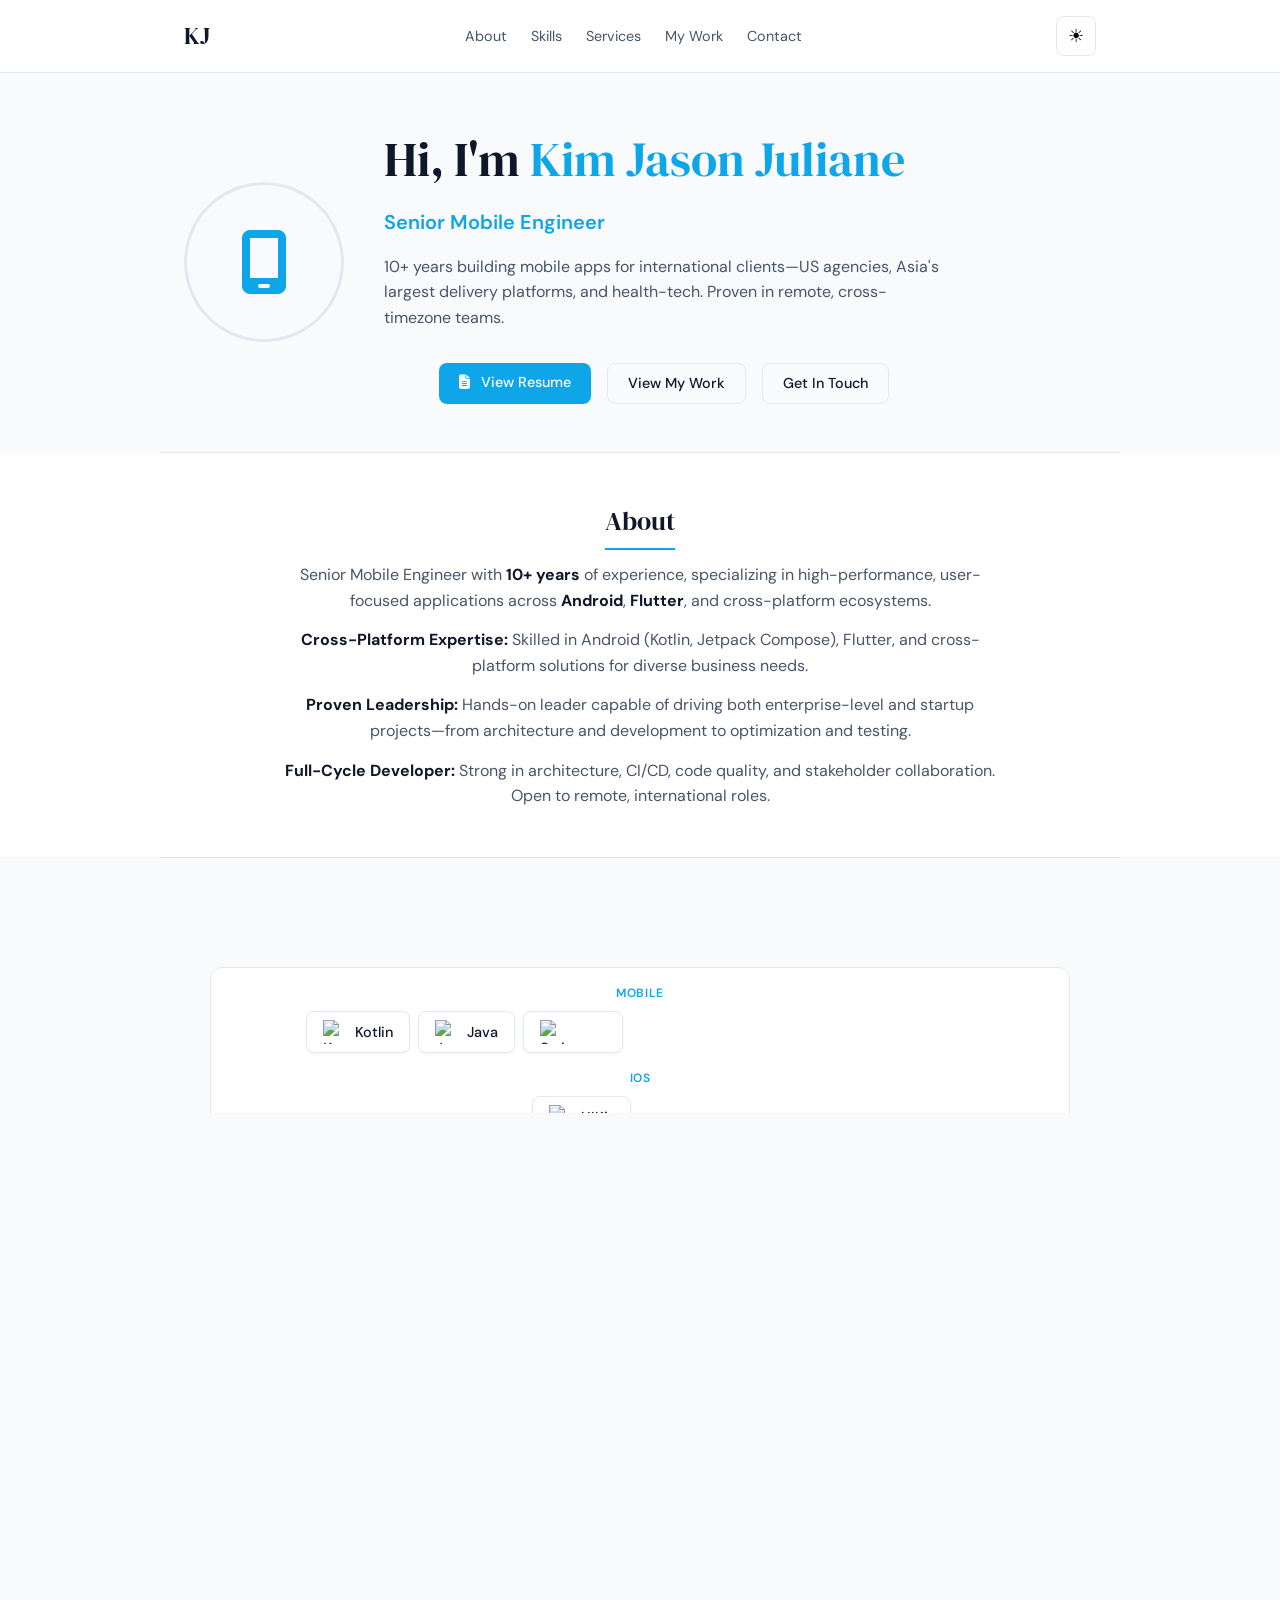
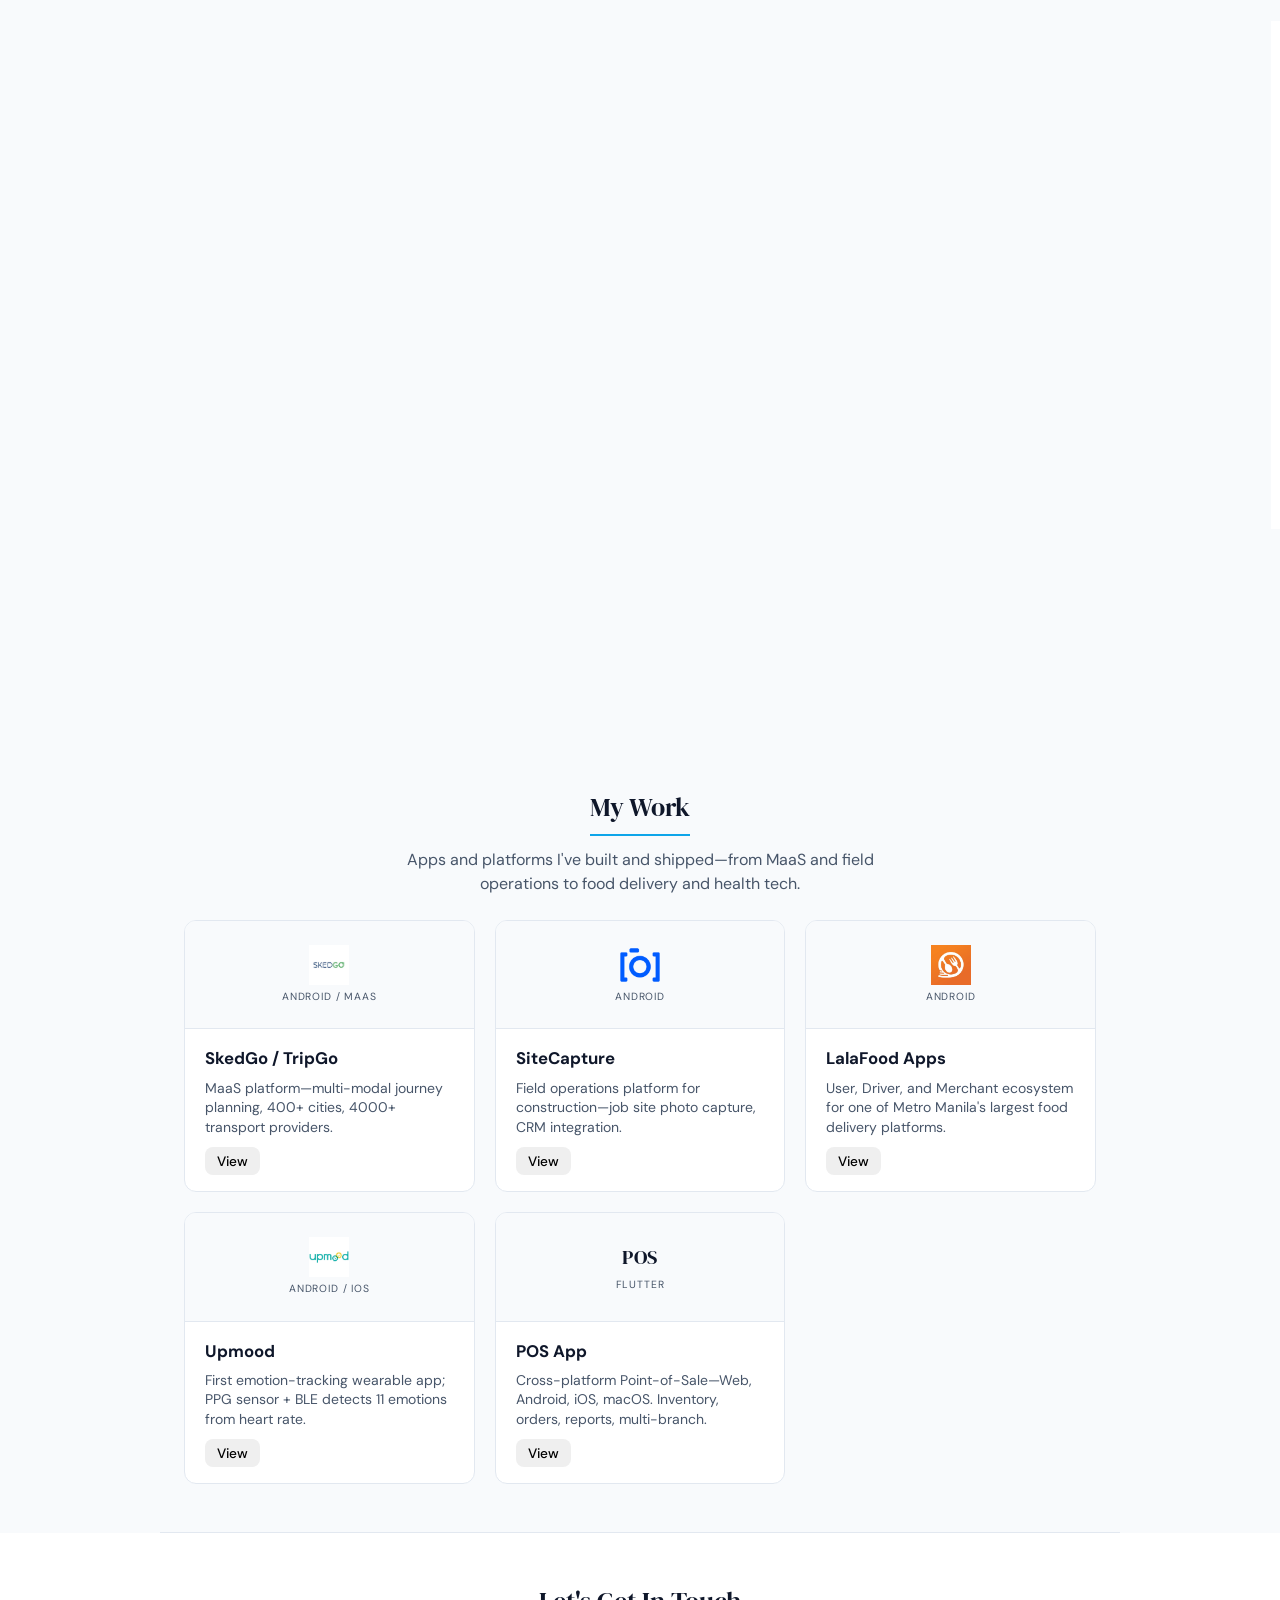
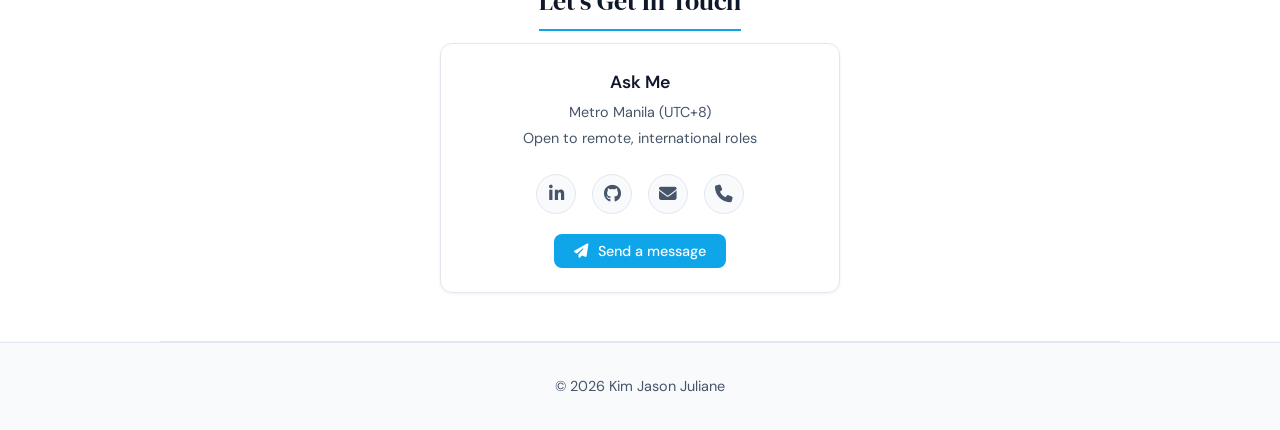
==== index.html @ 7320f316 "Initial portfolio" ====
<!DOCTYPE html>
<html lang="en">
<head>
  <meta charset="UTF-8">
  <meta name="viewport" content="width=device-width, initial-scale=1.0">
  <title>Kim Jason Juliane — Senior Mobile Engineer</title>
  <meta name="description" content="Senior Mobile Engineer with 10+ years building apps for international clients. SkedGo, SiteCapture, LalaFood, Upmood.">
  <meta name="author" content="Kim Jason Juliane">
  <link rel="canonical" href="https://jsonjuliane.github.io/">
  <!-- Open Graph -->
  <meta property="og:type" content="website">
  <meta property="og:url" content="https://jsonjuliane.github.io/">
  <meta property="og:title" content="Kim Jason Juliane — Senior Mobile Engineer">
  <meta property="og:description" content="10+ years building mobile apps for international clients—US agencies, Asia's largest delivery platforms, and health-tech. SkedGo, SiteCapture, LalaFood, Upmood.">
  <meta property="og:image" content="https://jsonjuliane.github.io/og-image.jpg">
  <meta property="og:locale" content="en_US">
  <!-- Twitter Card -->
  <meta name="twitter:card" content="summary_large_image">
  <meta name="twitter:title" content="Kim Jason Juliane — Senior Mobile Engineer">
  <meta name="twitter:description" content="10+ years building mobile apps for international clients. SkedGo, SiteCapture, LalaFood, Upmood.">
  <meta name="twitter:image" content="https://jsonjuliane.github.io/og-image.jpg">
  <link rel="icon" type="image/svg+xml" href="favicon.svg">
  <link rel="apple-touch-icon" href="favicon.svg">
  <link rel="preconnect" href="https://fonts.googleapis.com">
  <link rel="preconnect" href="https://fonts.gstatic.com" crossorigin>
  <link href="https://fonts.googleapis.com/css2?family=DM+Sans:ital,opsz,wght@0,9..40,400;0,9..40,500;0,9..40,600;0,9..40,700&family=DM+Serif+Display&display=swap" rel="stylesheet">
  <link rel="stylesheet" href="https://cdnjs.cloudflare.com/ajax/libs/font-awesome/6.5.1/css/all.min.css" crossorigin="anonymous">
  <link rel="stylesheet" href="css/style.css">
</head>
<body>
  <header class="header">
    <nav class="nav">
      <a href="#top" class="logo">KJ</a>
      <ul class="nav-links">
        <li><a href="#about">About</a></li>
        <li><a href="#skills">Skills</a></li>
        <li><a href="#services">Services</a></li>
        <li><a href="#work">My Work</a></li>
        <li><a href="#contact">Contact</a></li>
      </ul>
      <div class="nav-actions">
        <button id="theme-toggle" class="theme-toggle" aria-label="Toggle dark mode">
          <span class="theme-icon sun">☀</span>
          <span class="theme-icon moon">☽</span>
        </button>
      </div>
    </nav>
  </header>

  <main id="top">
    <!-- Hero -->
    <div class="hero-zone">
    <section class="hero section-block animate-section animate-from-left">
      <div class="hero-inner">
        <div class="hero-photo-wrap animate-on-scroll">
          <div class="hero-photo-inner">
            <img src="photo/me.jpeg" alt="Kim Jason Juliane" class="hero-photo" loading="lazy">
            <span class="hero-photo-placeholder" aria-hidden="true"><i class="fa-solid fa-mobile-screen"></i></span>
          </div>
        </div>
        <div class="hero-content">
          <h1 class="hero-title">Hi, I'm <span class="highlight">Kim Jason Juliane</span></h1>
          <p class="hero-subtitle">Senior Mobile Engineer</p>
          <p class="hero-tagline">10+ years building mobile apps for international clients—US agencies, Asia's largest delivery platforms, and health-tech. Proven in remote, cross-timezone teams.</p>
          <div class="hero-actions">
            <a href="resume/Juliane_Kim_Jason_Resume_Light.html" class="btn btn-primary" id="hero-resume-link" target="_blank" rel="noopener"><i class="fa-solid fa-file-lines"></i> View Resume</a>
            <a href="#work" class="btn btn-outline">View My Work</a>
            <a href="#contact" class="btn btn-outline">Get In Touch</a>
          </div>
        </div>
      </div>
    </section>
    </div>

    <!-- About -->
    <section id="about" class="section section-block section--alt animate-section animate-from-right">
      <h2 class="section-title animate-on-scroll">About</h2>
      <div class="about-content animate-on-scroll">
        <p>Senior Mobile Engineer with <strong>10+ years</strong> of experience, specializing in high-performance, user-focused applications across <strong>Android</strong>, <strong>Flutter</strong>, and cross-platform ecosystems.</p>
        <p><strong>Cross-Platform Expertise:</strong> Skilled in Android (Kotlin, Jetpack Compose), Flutter, and cross-platform solutions for diverse business needs.</p>
        <p><strong>Proven Leadership:</strong> Hands-on leader capable of driving both enterprise-level and startup projects—from architecture and development to optimization and testing.</p>
        <p><strong>Full-Cycle Developer:</strong> Strong in architecture, CI/CD, code quality, and stakeholder collaboration. Open to remote, international roles.</p>
      </div>
    </section>

    <!-- Skills -->
    <section id="skills" class="section section-block section--skills animate-section animate-from-left">
      <h2 class="section-title animate-on-scroll">Skills</h2>
      <div class="skills-visual">
        <div class="skill-category">
          <span class="skill-category-label">Mobile</span>
          <div class="skill-tags-row">
            <span class="skill-tag animate-on-scroll" data-category="mobile" data-detail="Jetpack Compose, XML, Material Design · MVVM, MVP, Clean Architecture, MVC · Dagger Hilt, Dagger 2 · Room, SQLite · Coroutines, Flow, RxJava/RxKotlin · Retrofit, OkHttp, Ktor · Glide · Joda Time · WorkManager · JUnit, MockK · Google Maps · Instabug · Open to: KMP, MVI"><img src="https://cdn.jsdelivr.net/gh/devicons/devicon/icons/kotlin/kotlin-original.svg" alt="Kotlin"><span>Kotlin</span></span>
            <span class="skill-tag animate-on-scroll" data-category="mobile" data-detail="Android SDK, legacy codebases · XML layouts · OOP, Software Development, Project Management"><img src="https://cdn.jsdelivr.net/gh/devicons/devicon/icons/java/java-original.svg" alt="Java"><span>Java</span></span>
            <span class="skill-tag animate-on-scroll" data-category="mobile" data-detail="Native iOS development · Swift language"><img src="https://cdn.jsdelivr.net/gh/devicons/devicon/icons/swift/swift-original.svg" alt="Swift"><span>Swift</span></span>
            <span class="skill-tag animate-on-scroll" data-category="mobile" data-detail="Android SDK · Native development · CameraX · FFmpegKit · BLE · Android Mobile Vision, ZXing · Google Pay"><img src="https://cdn.jsdelivr.net/gh/devicons/devicon/icons/android/android-original.svg" alt="Android"><span>Android</span></span>
            <span class="skill-tag animate-on-scroll" data-category="mobile" data-detail="Cross-platform Web, iOS, macOS · Riverpod, GoRouter · Hive (offline) · path_provider, shared_preferences, intl · PDF/printing · Microservices, Wearable Computing"><img src="https://cdn.jsdelivr.net/gh/devicons/devicon/icons/flutter/flutter-original.svg" alt="Flutter"><span>Flutter</span></span>
            <span class="skill-tag animate-on-scroll" data-category="mobile" data-detail="Flutter apps · Cross-platform development"><img src="https://cdn.jsdelivr.net/gh/devicons/devicon/icons/dart/dart-original.svg" alt="Dart"><span>Dart</span></span>
          </div>
        </div>
        <div class="skill-category">
          <span class="skill-category-label">iOS</span>
          <div class="skill-tags-row">
            <span class="skill-tag animate-on-scroll" data-category="mobile" data-detail="UIKit · Declarative UI framework for iOS"><img src="https://cdn.jsdelivr.net/gh/devicons/devicon/icons/apple/apple-original.svg" alt="UIKit"><span>UIKit</span></span>
            <span class="skill-tag animate-on-scroll" data-category="mobile" data-detail="IDE · Build, debug, Simulator · App Store deployment"><img src="https://cdn.jsdelivr.net/gh/devicons/devicon/icons/xcode/xcode-original.svg" alt="Xcode"><span>Xcode</span></span>
          </div>
        </div>
        <div class="skill-category">
          <span class="skill-category-label">Cross-Platform</span>
          <div class="skill-tags-row">
            <span class="skill-tag animate-on-scroll" data-category="cross-platform" data-detail="Cordova, Ionic, PhoneGap · Hybrid mobile apps"><img src="https://cdn.jsdelivr.net/gh/devicons/devicon/icons/apache/apache-original.svg" alt="Cordova"><span>Cordova</span></span>
            <span class="skill-tag animate-on-scroll" data-category="cross-platform" data-detail="Ionic framework · Hybrid mobile with Cordova, PhoneGap"><img src="https://cdn.jsdelivr.net/gh/devicons/devicon/icons/ionic/ionic-original.svg" alt="Ionic"><span>Ionic</span></span>
            <span class="skill-tag animate-on-scroll" data-category="cross-platform" data-detail="Cross-platform Android & iOS apps"><img src="https://cdn.jsdelivr.net/gh/devicons/devicon/icons/react/react-original.svg" alt="React Native"><span>React Native</span></span>
          </div>
        </div>
        <div class="skill-category">
          <span class="skill-category-label">Languages</span>
          <div class="skill-tags-row">
            <span class="skill-tag animate-on-scroll" data-category="languages" data-detail="C#, XML, Lua · Cross-platform development"><img src="https://cdn.jsdelivr.net/gh/devicons/devicon/icons/csharp/csharp-original.svg" alt="C#"><span>C#</span></span>
            <span class="skill-tag animate-on-scroll" data-category="languages" data-detail="Backend development"><img src="https://cdn.jsdelivr.net/gh/devicons/devicon/icons/python/python-original.svg" alt="Python"><span>Python</span></span>
            <span class="skill-tag animate-on-scroll" data-category="languages" data-detail="Backend development"><img src="https://cdn.jsdelivr.net/gh/devicons/devicon/icons/nodejs/nodejs-original.svg" alt="Node.js"><span>Node.js</span></span>
          </div>
        </div>
        <div class="skill-category">
          <span class="skill-category-label">Cloud & Data</span>
          <div class="skill-tags-row">
            <span class="skill-tag animate-on-scroll" data-category="cloud" data-detail="Auth, Firestore, FCM, Crashlytics, Remote Config, Realtime Database · Auth0 integration"><img src="https://cdn.jsdelivr.net/gh/devicons/devicon/icons/firebase/firebase-plain.svg" alt="Firebase"><span>Firebase</span></span>
            <span class="skill-tag animate-on-scroll" data-category="data" data-detail="MySQL, PostgreSQL, MongoDB, SQLite · NoSQL, Realtime Database"><img src="https://cdn.jsdelivr.net/gh/devicons/devicon/icons/mongodb/mongodb-original.svg" alt="MongoDB"><span>MongoDB</span></span>
            <span class="skill-tag animate-on-scroll" data-category="data" data-detail="Relational databases · Backend"><img src="https://cdn.jsdelivr.net/gh/devicons/devicon/icons/mysql/mysql-original.svg" alt="MySQL"><span>MySQL</span></span>
            <span class="skill-tag animate-on-scroll" data-category="data" data-detail="Relational databases · Backend"><img src="https://cdn.jsdelivr.net/gh/devicons/devicon/icons/postgresql/postgresql-original.svg" alt="PostgreSQL"><span>PostgreSQL</span></span>
          </div>
        </div>
        <div class="skill-category">
          <span class="skill-category-label">Integrations & DevOps</span>
          <div class="skill-tags-row">
            <span class="skill-tag animate-on-scroll" data-category="integrations" data-detail="Stripe · Crowdin (localization) · Jira integration"><img src="https://cdn.jsdelivr.net/gh/devicons/devicon/icons/jira/jira-original.svg" alt="Integrations"><span>Integrations</span></span>
            <span class="skill-tag animate-on-scroll" data-category="devops" data-detail="Version control"><img src="https://cdn.jsdelivr.net/gh/devicons/devicon/icons/git/git-original.svg" alt="Git"><span>Git</span></span>
            <span class="skill-tag animate-on-scroll" data-category="devops" data-detail="CI/CD, GitHub Actions"><img src="https://cdn.jsdelivr.net/gh/devicons/devicon/icons/github/github-original.svg" alt="GitHub"><span>GitHub</span></span>
            <span class="skill-tag animate-on-scroll" data-category="devops" data-detail="CI/CD pipelines · Bitrise · Jira sync · Build automation, release processes"><img src="https://cdn.jsdelivr.net/gh/devicons/devicon/icons/jenkins/jenkins-original.svg" alt="Jenkins"><span>Jenkins</span></span>
          </div>
        </div>
      </div>
    </section>

    <!-- Services -->
    <section id="services" class="section section-block section--alt animate-section animate-from-right">
      <h2 class="section-title animate-on-scroll">Services</h2>
      <p class="section-intro animate-on-scroll">What I can deliver for your product—from concept to production.</p>
      <div class="services-grid">
        <article class="service-card animate-on-scroll">
          <div class="service-icon"><i class="fa-solid fa-mobile-screen"></i></div>
          <h3>Native Android Apps</h3>
          <p>I build and ship Android apps from scratch or modernize legacy codebases. From requirements to Play Store—architecture, development, testing, and release. Ideal for product teams needing a dedicated Android engineer.</p>
        </article>
        <article class="service-card animate-on-scroll">
          <div class="service-icon"><i class="fa-solid fa-mobile-screen-button"></i></div>
          <h3>Cross-Platform Solutions</h3>
          <p>Need one codebase for Web, Android, iOS, and macOS? I deliver Flutter apps with offline-first architecture, Firebase integration, and platform-specific polish. Reduces cost and time for multi-platform products.</p>
        </article>
        <article class="service-card animate-on-scroll">
          <div class="service-icon"><i class="fa-solid fa-database"></i></div>
          <h3>Data & API Integration</h3>
          <p>I design and implement local persistence (Room, SQLite), RESTful API integration, and Firebase backends. Sync engines, offline support, and data pipelines for reliable mobile experiences.</p>
        </article>
        <article class="service-card animate-on-scroll">
          <div class="service-icon"><i class="fa-solid fa-code-branch"></i></div>
          <h3>CI/CD & Release Automation</h3>
          <p>I set up and maintain pipelines (GitHub Actions, Bitrise, Jenkins), automated builds, and release workflows. Unit testing, code quality, and smooth deployments to Play Store and Firebase.</p>
        </article>
        <article class="service-card animate-on-scroll">
          <div class="service-icon"><i class="fa-solid fa-chart-line"></i></div>
          <h3>Analytics & Monitoring</h3>
          <p>I integrate Firebase (Crashlytics, Remote Config, FCM), Instabug, and analytics to keep your app stable and measurable. Crash reporting, A/B testing, and push notifications.</p>
        </article>
        <article class="service-card animate-on-scroll">
          <div class="service-icon"><i class="fa-solid fa-layer-group"></i></div>
          <h3>Architecture & Performance Review</h3>
          <p>I audit existing apps—identify bottlenecks, improve architecture (MVVM, Clean), fix ANRs and crashes, and recommend security and performance improvements. Code review and technical due diligence.</p>
        </article>
      </div>
    </section>

    <!-- My Work -->
    <section id="work" class="section section-block animate-section animate-from-left">
      <h2 class="section-title animate-on-scroll">My Work</h2>
      <p class="section-intro animate-on-scroll">Apps and platforms I've built and shipped—from MaaS and field operations to food delivery and health tech.</p>
      <div class="portfolio-grid">
        <article class="portfolio-card animate-on-scroll" data-project="skedgo">
          <div class="portfolio-card-preview">
            <img src="projects/Skedgo/logo.jpg" alt="SkedGo" class="portfolio-logo" loading="lazy">
            <span class="portfolio-preview-type">Android / MaaS</span>
          </div>
          <div class="portfolio-card-content">
            <h3>SkedGo / TripGo</h3>
            <p>MaaS platform—multi-modal journey planning, 400+ cities, 4000+ transport providers.</p>
            <button class="btn btn-sm">View</button>
          </div>
        </article>
        <article class="portfolio-card animate-on-scroll" data-project="sitecapture">
          <div class="portfolio-card-preview">
            <img src="projects/SiteCapture/logo.png" alt="SiteCapture" class="portfolio-logo" loading="lazy">
            <span class="portfolio-preview-type">Android</span>
          </div>
          <div class="portfolio-card-content">
            <h3>SiteCapture</h3>
            <p>Field operations platform for construction—job site photo capture, CRM integration.</p>
            <button class="btn btn-sm">View</button>
          </div>
        </article>
        <article class="portfolio-card animate-on-scroll" data-project="lalafood">
          <div class="portfolio-card-preview">
            <img src="projects/LalaFood/logo.jpg" alt="LalaFood" class="portfolio-logo" loading="lazy">
            <span class="portfolio-preview-type">Android</span>
          </div>
          <div class="portfolio-card-content">
            <h3>LalaFood Apps</h3>
            <p>User, Driver, and Merchant ecosystem for one of Metro Manila's largest food delivery platforms.</p>
            <button class="btn btn-sm">View</button>
          </div>
        </article>
        <article class="portfolio-card animate-on-scroll" data-project="upmood">
          <div class="portfolio-card-preview">
            <img src="projects/Upmood/logo.png" alt="Upmood" class="portfolio-logo" loading="lazy">
            <span class="portfolio-preview-type">Android / iOS</span>
          </div>
          <div class="portfolio-card-content">
            <h3>Upmood</h3>
            <p>First emotion-tracking wearable app; PPG sensor + BLE detects 11 emotions from heart rate.</p>
            <button class="btn btn-sm">View</button>
          </div>
        </article>
        <article class="portfolio-card animate-on-scroll" data-project="pos">
          <div class="portfolio-card-preview">
            <span class="portfolio-preview-text">POS</span>
            <span class="portfolio-preview-type">Flutter</span>
          </div>
          <div class="portfolio-card-content">
            <h3>POS App</h3>
            <p>Cross-platform Point-of-Sale—Web, Android, iOS, macOS. Inventory, orders, reports, multi-branch.</p>
            <button class="btn btn-sm">View</button>
          </div>
        </article>
      </div>
    </section>

    <!-- Contact -->
    <section id="contact" class="section section-block section--alt animate-section animate-from-right">
      <h2 class="section-title animate-on-scroll">Let's Get In Touch</h2>
      <div class="contact-layout animate-on-scroll">
        <div class="contact-info">
          <p class="contact-availability">Ask Me</p>
          <p class="contact-sub">Metro Manila (UTC+8)</p>
          <p class="contact-sub">Open to remote, international roles</p>
        </div>
        <div class="contact-actions">
          <div class="contact-icons">
            <a href="https://www.linkedin.com/in/jsonjuliane/" target="_blank" rel="noopener" class="contact-icon" aria-label="LinkedIn"><i class="fa-brands fa-linkedin-in"></i></a>
            <a href="https://github.com/jsonjuliane" target="_blank" rel="noopener" class="contact-icon" aria-label="GitHub"><i class="fa-brands fa-github"></i></a>
            <a href="mailto:jsonjuliane@gmail.com" class="contact-icon" aria-label="Email"><i class="fa-solid fa-envelope"></i></a>
            <a href="tel:+639568504890" class="contact-icon" aria-label="Phone"><i class="fa-solid fa-phone"></i></a>
          </div>
          <button type="button" class="btn btn-primary" id="contact-form-trigger"><i class="fa-solid fa-paper-plane"></i> Send a message</button>
        </div>
      </div>
    </section>
  </main>

  <footer class="footer">
    <p>© 2026 Kim Jason Juliane</p>
  </footer>

  <!-- Contact Form Modal -->
  <div id="contact-modal-overlay" class="modal-overlay" aria-hidden="true">
    <div class="modal modal--contact" role="dialog" aria-modal="true" aria-labelledby="contact-modal-title">
      <button class="modal-close" id="contact-modal-close" aria-label="Close modal">&times;</button>
      <h2 id="contact-modal-title" class="modal-title">Send a message</h2>
      <form class="contact-form" id="contact-form">
        <div class="form-group">
          <label for="contact-name">Name</label>
          <input type="text" id="contact-name" name="name" placeholder="Your name" required autocomplete="name">
        </div>
        <div class="form-group">
          <label for="contact-email">Email</label>
          <input type="email" id="contact-email" name="email" placeholder="you@example.com" required autocomplete="email">
        </div>
        <div class="form-group">
          <label for="contact-message">Message</label>
          <textarea id="contact-message" name="message" placeholder="Tell me about your project or opportunity..." rows="5" required></textarea>
        </div>
        <p class="contact-form-hint"><i class="fa-solid fa-envelope"></i> Opens your default email client with a pre-filled message</p>
        <button type="submit" class="btn btn-primary btn-submit" id="contact-form-submit">
          <span class="btn-text"><i class="fa-solid fa-paper-plane"></i> Send Message</span>
          <span class="btn-loading" aria-hidden="true"><i class="fa-solid fa-spinner fa-spin"></i> Opening...</span>
        </button>
      </form>
    </div>
  </div>

  <!-- Project Modals -->
  <div id="modal-overlay" class="modal-overlay" aria-hidden="true">
    <div class="modal" role="dialog" aria-modal="true" aria-labelledby="modal-title">
      <button class="modal-close" id="modal-close" aria-label="Close modal">&times;</button>
      <h2 id="modal-title" class="modal-title"></h2>
      <div class="modal-meta"></div>
      <div class="modal-carousel" id="modal-carousel">
        <div class="modal-carousel-inner">
          <button type="button" class="carousel-nav carousel-prev" id="modal-carousel-prev" aria-label="Previous">‹</button>
          <div class="carousel-image-wrap">
            <img class="carousel-img" src="" alt="" id="carousel-img">
            <button type="button" class="btn-view-fullscreen" id="btn-view-fullscreen" aria-label="View full screen">
              <i class="fa-solid fa-expand"></i> View full screen
            </button>
          </div>
          <button type="button" class="carousel-nav carousel-next" id="modal-carousel-next" aria-label="Next">›</button>
        </div>
      </div>
      <div class="modal-description"></div>
      <div class="modal-links"></div>
    </div>
  </div>

  <!-- Full-screen image viewer -->
  <div id="image-viewer" class="image-viewer" aria-hidden="true">
    <button class="image-viewer-close" id="image-viewer-close" aria-label="Close">&times;</button>
    <button class="image-viewer-prev" id="image-viewer-prev" aria-label="Previous">‹</button>
    <img id="image-viewer-img" src="" alt="" class="image-viewer-img">
    <button class="image-viewer-next" id="image-viewer-next" aria-label="Next">›</button>
    <span class="image-viewer-counter" id="image-viewer-counter"></span>
  </div>

  <div class="skill-tooltip" id="skill-tooltip" role="tooltip" aria-hidden="true">
    <span class="skill-tooltip-category"></span>
    <p class="skill-tooltip-detail"></p>
  </div>

  <script defer data-domain="jsonjuliane.github.io" src="https://plausible.io/js/script.js"></script>
  <script src="js/main.js"></script>
</body>
</html>
---- css/style.css ----
/* ===== Variables ===== */
:root {
  --bg: #ffffff;
  --bg-soft: #f8fafc;
  --text: #0f172a;
  --text-muted: #475569;
  --accent: #0ea5e9;
  --accent-dark: #0284c7;
  --accent-bg: #f0f9ff;
  --border: #e2e8f0;
  --card-bg: #ffffff;
  --shadow: 0 1px 3px rgba(0,0,0,0.06);
  --shadow-hover: 0 4px 12px rgba(0,0,0,0.08);
  --font-sans: 'DM Sans', -apple-system, BlinkMacSystemFont, sans-serif;
  --font-display: 'DM Serif Display', Georgia, serif;
  --radius: 8px;
  --radius-lg: 12px;
  --transition: 0.2s ease;
  --content-max: 960px;
  --section-padding: 2.5rem 1.5rem;
}

[data-theme="dark"] {
  --bg: #0f172a;
  --bg-soft: #1e293b;
  --text: #f8fafc;
  --text-muted: #94a3b8;
  --accent: #38bdf8;
  --accent-dark: #0ea5e9;
  --accent-bg: rgba(56, 189, 248, 0.1);
  --border: #334155;
  --card-bg: #1e293b;
  --shadow: 0 1px 3px rgba(0,0,0,0.2);
  --shadow-hover: 0 4px 12px rgba(0,0,0,0.3);
}

/* ===== Reset & Base ===== */
*, *::before, *::after { margin: 0; padding: 0; box-sizing: border-box; }

html { scroll-behavior: smooth; }

body {
  font-family: var(--font-sans);
  font-size: 16px;
  line-height: 1.6;
  color: var(--text);
  background: var(--bg-soft);
  min-height: 100vh;
  overflow-x: hidden;
  transition: background var(--transition), color var(--transition);
}

a { color: var(--accent); text-decoration: none; transition: color var(--transition); }
a:hover { color: var(--accent-dark); }

/* ===== Header ===== */
.header {
  position: sticky;
  top: 0;
  z-index: 100;
  background: var(--bg);
  border-bottom: 1px solid var(--border);
  transition: background var(--transition), border-color var(--transition);
}

.nav {
  max-width: var(--content-max);
  margin: 0 auto;
  padding: 1rem 1.5rem;
  display: flex;
  align-items: center;
  justify-content: space-between;
  flex-wrap: wrap;
  gap: 1rem;
}

.logo {
  font-family: var(--font-display);
  font-size: 1.5rem;
  font-weight: 400;
  color: var(--text);
  letter-spacing: 0.02em;
}

.nav-links {
  display: flex;
  list-style: none;
  gap: 1.5rem;
}

.nav-links a {
  color: var(--text-muted);
  font-size: 0.9rem;
}

.nav-links a:hover { color: var(--accent); }

.nav-actions {
  display: flex;
  align-items: center;
  gap: 1rem;
}

.theme-toggle {
  width: 2.5rem;
  height: 2.5rem;
  border: 1px solid var(--border);
  border-radius: var(--radius);
  background: var(--card-bg);
  cursor: pointer;
  display: flex;
  align-items: center;
  justify-content: center;
  font-size: 1.1rem;
  transition: border-color var(--transition), transform var(--transition);
}

.theme-toggle:hover { transform: scale(1.05); }

.theme-icon { display: none; color: inherit; }
[data-theme="light"] .theme-icon.sun,
[data-theme="dark"] .theme-icon.moon { display: inline; }
html:not([data-theme]) .theme-icon.sun { display: inline; }
[data-theme="dark"] .theme-toggle .theme-icon.moon { color: #f8fafc; }

/* ===== Buttons ===== */
.btn {
  display: inline-block;
  padding: 0.5rem 1.25rem;
  font-size: 0.9rem;
  font-weight: 500;
  border-radius: var(--radius);
  transition: all var(--transition);
  cursor: pointer;
  border: none;
  font-family: inherit;
}

.btn-primary {
  background: var(--accent);
  color: white;
}

.btn-primary:hover {
  background: var(--accent-dark);
  transform: translateY(-1px);
}

.btn-outline {
  border: 1px solid var(--border);
  color: var(--text);
  background: transparent;
}

.btn-outline:hover {
  border-color: var(--accent);
  color: var(--accent);
}

.btn-sm { padding: 0.35rem 0.75rem; font-size: 0.85rem; }

.btn i { margin-right: 0.4rem; }

/* ===== Hero ===== */
.hero {
  max-width: var(--content-max);
  margin: 0 auto;
  padding: 3.5rem 1.5rem;
}

.hero-inner {
  display: flex;
  flex-direction: column;
  align-items: center;
  gap: 2rem;
  text-align: center;
}

.hero-photo-wrap {
  flex-shrink: 0;
  position: relative;
  width: 140px;
  height: 140px;
}

.hero-photo-inner {
  position: absolute;
  inset: 0;
  overflow: hidden;
  border-radius: 50%;
  transition: box-shadow 0.3s ease;
}

.hero-zone {
  width: 100%;
}

.hero-zone:hover .hero-photo {
  opacity: 1;
  transform: scale(1);
}

.hero-zone:hover .hero-photo-placeholder {
  opacity: 0;
  transform: scale(0.85);
}

.hero-zone:hover .hero-photo-inner {
  box-shadow: 0 0 0 2px var(--accent);
  transition: box-shadow 0.3s ease;
}

.hero-photo {
  width: 100%;
  height: 100%;
  border-radius: 50%;
  object-fit: cover;
  border: 3px solid var(--border);
  box-shadow: var(--shadow);
  opacity: 0;
  transform: scale(0.92);
  transition: opacity 0.4s cubic-bezier(0.4, 0, 0.2, 1), transform 0.4s cubic-bezier(0.4, 0, 0.2, 1);
}

.hero-photo-inner .hero-photo,
.hero-photo-inner .hero-photo-placeholder {
  position: absolute;
  inset: 0;
}

.hero-photo-placeholder {
  display: flex;
  align-items: center;
  justify-content: center;
  background: var(--bg-soft);
  border: 3px solid var(--border);
  border-radius: 50%;
  color: var(--accent);
  font-size: 3.5rem;
  box-shadow: var(--shadow);
  transition: opacity 0.4s cubic-bezier(0.4, 0, 0.2, 1), transform 0.4s cubic-bezier(0.4, 0, 0.2, 1);
}

.hero-content {
  max-width: 560px;
}

@media (min-width: 640px) {
  .hero-inner {
    flex-direction: row;
    text-align: left;
    gap: 2.5rem;
  }

  .hero-photo-wrap {
    width: 160px;
    height: 160px;
  }

  .hero-photo-placeholder {
    font-size: 4rem;
  }

  .hero-actions {
    justify-content: flex-start;
  }
}

.hero-title {
  font-family: var(--font-display);
  font-size: clamp(2rem, 5vw, 3rem);
  font-weight: 400;
  color: var(--text);
  margin-bottom: 0.5rem;
  animation: fadeInUp 0.5s ease;
}

.hero-title .highlight { color: var(--accent); }

.hero-subtitle {
  font-size: 1.25rem;
  color: var(--accent);
  font-weight: 600;
  margin-bottom: 1rem;
  animation: fadeInUp 0.5s ease 0.1s both;
}

.hero-tagline {
  font-size: 1rem;
  color: var(--text-muted);
  max-width: 560px;
  margin-bottom: 2rem;
  animation: fadeInUp 0.5s ease 0.2s both;
}

.hero-actions {
  display: flex;
  gap: 1rem;
  justify-content: center;
  flex-wrap: wrap;
  animation: fadeInUp 0.5s ease 0.3s both;
}

@keyframes fadeInUp {
  from { opacity: 0; transform: translateY(12px); }
  to { opacity: 1; transform: translateY(0); }
}

/* ===== Sections ===== */
.section {
  max-width: var(--content-max);
  margin: 0 auto;
  padding: var(--section-padding);
}

.section-block {
  padding: 3rem 1.5rem;
}

.section--alt {
  position: relative;
  background: var(--bg);
  border-top: 1px solid var(--border);
  border-bottom: 1px solid var(--border);
  margin: 0 auto;
}

.section--alt::before {
  content: '';
  position: absolute;
  left: 50%;
  transform: translateX(-50%);
  width: 100vw;
  height: 100%;
  background: var(--bg);
  z-index: -1;
  top: 0;
}

.section-block + .section-block {
  margin-top: 0;
}

.section-title {
  font-family: var(--font-display);
  font-size: 1.6rem;
  font-weight: 400;
  color: var(--text);
  margin-bottom: 0.75rem;
  padding-bottom: 0.4rem;
  border-bottom: 2px solid var(--accent);
  display: inline-block;
}

.animate-section .about-content,
.animate-section .services-grid,
.animate-section .portfolio-grid {
  text-align: left;
}

.section-intro {
  font-size: 1rem;
  color: var(--text-muted);
  margin-bottom: 1.5rem;
  max-width: 520px;
  margin-left: auto;
  margin-right: auto;
  line-height: 1.5;
}

/* ===== Scroll Animations ===== */
.animate-on-scroll {
  opacity: 0;
  transform: translateY(24px);
  transition: opacity 0.5s cubic-bezier(0.4, 0, 0.2, 1), transform 0.5s cubic-bezier(0.4, 0, 0.2, 1);
}

.animate-on-scroll.visible {
  opacity: 1;
  transform: translateY(0);
}

.services-grid .animate-on-scroll.visible {
  transition-delay: calc(var(--i, 0) * 0.06s);
}

.portfolio-grid .animate-on-scroll.visible {
  transition-delay: calc(var(--i, 0) * 0.08s);
}

.skills-visual .animate-on-scroll.visible {
  transition-delay: calc(var(--i, 0) * 0.05s);
}

@keyframes pulse-soft {
  0%, 100% { opacity: 1; }
  50% { opacity: 0.85; }
}

.service-card:hover .service-icon {
  animation: pulse-soft 1.5s ease-in-out infinite;
}

/* ===== Section scroll animation ===== */
.animate-section {
  opacity: 0;
  transition: opacity 0.6s cubic-bezier(0.4, 0, 0.2, 1), transform 0.6s cubic-bezier(0.4, 0, 0.2, 1);
  text-align: center;
}

.animate-section.animate-from-left {
  transform: translateX(-48px);
}

.animate-section.animate-from-right {
  transform: translateX(48px);
}

.animate-section.animate-from-left.visible,
.animate-section.animate-from-right.visible {
  opacity: 1;
  transform: translateX(0);
}

/* ===== About ===== */
#about .about-content {
  text-align: center;
  max-width: 720px;
  margin: 0 auto;
}

.about-content p {
  margin-bottom: 0.875rem;
  color: var(--text-muted);
  line-height: 1.6;
}

.about-content p:last-child {
  margin-bottom: 0;
}

.about-content strong { color: var(--text); }

/* ===== Services ===== */
#services {
  text-align: center;
}

#services .services-grid {
  text-align: left;
}

.services-grid {
  display: grid;
  grid-template-columns: repeat(auto-fit, minmax(260px, 1fr));
  gap: 1.25rem;
}

.service-card {
  background: var(--card-bg);
  border: 1px solid var(--border);
  border-radius: var(--radius-lg);
  padding: 1.25rem 1.5rem;
  transition: box-shadow var(--transition), transform var(--transition);
}

.service-card:hover {
  box-shadow: var(--shadow-hover);
  transform: translateY(-2px);
}

.service-icon {
  width: 2.25rem;
  height: 2.25rem;
  display: flex;
  align-items: center;
  justify-content: center;
  background: var(--accent-bg);
  color: var(--accent);
  border-radius: var(--radius);
  font-size: 1rem;
  margin-bottom: 0.75rem;
}

.service-card h3 {
  font-size: 1.05rem;
  color: var(--text);
  margin-bottom: 0.4rem;
}

.service-card p {
  font-size: 0.875rem;
  color: var(--text-muted);
  line-height: 1.5;
}

/* ===== Portfolio ===== */
#work {
  text-align: center;
}

.portfolio-grid {
  display: grid;
  grid-template-columns: repeat(auto-fill, minmax(260px, 1fr));
  gap: 1.25rem;
}

.portfolio-card {
  background: var(--card-bg);
  border: 1px solid var(--border);
  border-radius: var(--radius-lg);
  overflow: hidden;
  transition: box-shadow var(--transition), transform var(--transition);
  cursor: pointer;
}

.portfolio-card:hover {
  box-shadow: var(--shadow-hover);
  transform: translateY(-2px);
}

.portfolio-card-preview {
  aspect-ratio: 16/6;
  min-height: 72px;
  display: flex;
  flex-direction: column;
  align-items: center;
  justify-content: center;
  gap: 0.25rem;
  background: var(--bg-soft);
  border-bottom: 1px solid var(--border);
  padding: 0.5rem 1rem;
  transition: background 0.3s ease;
}

.portfolio-card:hover .portfolio-card-preview {
  background: var(--accent-bg);
}

.portfolio-logo {
  max-width: 64px;
  max-height: 40px;
  object-fit: contain;
  transition: transform 0.3s ease;
}

.portfolio-card:hover .portfolio-logo {
  transform: scale(1.08);
}

.portfolio-preview-text {
  font-family: var(--font-display);
  font-size: 1.25rem;
  font-weight: 400;
  color: var(--text);
  letter-spacing: 0.02em;
}

.portfolio-preview-type {
  font-size: 0.65rem;
  text-transform: uppercase;
  letter-spacing: 0.08em;
  color: var(--text-muted);
}

.portfolio-card-content {
  padding: 1rem 1.25rem;
}

.portfolio-card-content h3 {
  font-size: 1.05rem;
  color: var(--text);
  margin-bottom: 0.4rem;
}

.portfolio-card-content p {
  font-size: 0.875rem;
  color: var(--text-muted);
  margin-bottom: 0.6rem;
  line-height: 1.4;
}

/* ===== Skills ===== */
.section--skills {
  padding-left: 2.5rem;
  padding-right: 2.5rem;
  text-align: center;
  overflow-x: hidden;
}

.section--skills .skills-visual {
  max-width: 860px;
  margin: 0 auto;
  padding: 1rem 1.5rem;
  background: var(--card-bg);
  border: 1px solid var(--border);
  border-radius: var(--radius-lg);
  overflow: hidden;
}

.skills-visual {
  display: flex;
  flex-direction: column;
  gap: 1rem;
  margin-bottom: 0;
}

.skill-category {
  display: flex;
  flex-direction: column;
  align-items: center;
  gap: 0.5rem;
}

.skill-category-label {
  font-size: 0.75rem;
  font-weight: 600;
  text-transform: uppercase;
  letter-spacing: 0.05em;
  color: var(--accent);
}

.skill-tags-row {
  display: flex;
  flex-wrap: wrap;
  gap: 0.5rem;
  justify-content: center;
  min-width: 0;
}

.skill-tags-row .skill-tag {
  flex-shrink: 0;
}

.skill-tag {
  display: inline-flex;
  align-items: center;
  gap: 0.5rem;
  padding: 0.5rem 1rem;
  background: var(--card-bg);
  border: 1px solid var(--border);
  border-radius: var(--radius);
  box-shadow: var(--shadow);
  transition: box-shadow var(--transition), transform var(--transition);
  cursor: default;
  position: relative;
}

.skill-tag:hover {
  box-shadow: var(--shadow-hover);
  transform: translateY(-2px);
}

.skill-tag img {
  width: 1.5rem;
  height: 1.5rem;
  object-fit: contain;
}

.skill-tag span {
  font-size: 0.9rem;
  font-weight: 500;
  color: var(--text);
}

.skill-tooltip {
  position: fixed;
  left: 0;
  top: 0;
  padding: 0.875rem 1.25rem;
  background: var(--card-bg);
  border: 1px solid var(--border);
  border-radius: var(--radius);
  box-shadow: var(--shadow-hover);
  transform: translate(-50%, calc(-100% - 8px));
  pointer-events: none;
  opacity: 0;
  visibility: hidden;
  transition: opacity 0.2s ease, visibility 0.2s ease;
  z-index: 200;
  max-width: 300px;
  min-width: 200px;
}

.skill-tooltip.visible {
  opacity: 1;
  visibility: visible;
}

.skill-tooltip-category {
  display: block;
  font-size: 0.7rem;
  text-transform: uppercase;
  letter-spacing: 0.08em;
  color: var(--accent);
  margin-bottom: 0.25rem;
}

.skill-tooltip-detail {
  font-size: 0.85rem;
  color: var(--text-muted);
  line-height: 1.45;
  margin: 0;
  word-wrap: break-word;
}

/* ===== Contact ===== */
#contact {
  text-align: center;
}

.contact-layout {
  display: flex;
  flex-direction: column;
  align-items: center;
  gap: 1.5rem;
  max-width: 400px;
  margin: 0 auto;
  padding: 1.5rem 2rem;
  background: var(--card-bg);
  border: 1px solid var(--border);
  border-radius: var(--radius-lg);
  box-shadow: var(--shadow);
}

.contact-info {
  text-align: center;
}

.contact-availability {
  font-size: 1.1rem;
  font-weight: 600;
  color: var(--text);
  margin-bottom: 0.35rem;
}

.contact-sub {
  font-size: 0.9rem;
  color: var(--text-muted);
  margin-bottom: 0.15rem;
}

.contact-sub:last-of-type {
  margin-bottom: 0;
}

.contact-actions {
  display: flex;
  flex-direction: column;
  align-items: center;
  gap: 1.25rem;
  width: 100%;
}

.contact-icons {
  display: flex;
  justify-content: center;
  gap: 1rem;
}

.contact-icon {
  width: 2.5rem;
  height: 2.5rem;
  display: flex;
  align-items: center;
  justify-content: center;
  background: var(--bg-soft);
  border: 1px solid var(--border);
  border-radius: 50%;
  color: var(--text-muted);
  font-size: 1.1rem;
  transition: border-color var(--transition), color var(--transition), transform var(--transition), background var(--transition);
}

.contact-icon:hover {
  border-color: var(--accent);
  color: var(--accent);
  background: var(--accent-bg);
  transform: scale(1.1);
}

.modal--contact .modal-title {
  padding: 1.5rem 1.5rem 0;
}

.modal--contact .contact-form {
  padding: 0 1.5rem 1.5rem;
}

.contact-form {
  display: flex;
  flex-direction: column;
  gap: 1.25rem;
  text-align: left;
}

.form-group {
  display: flex;
  flex-direction: column;
  gap: 0.35rem;
}

.form-group label {
  font-size: 0.875rem;
  font-weight: 500;
  color: var(--text);
}

.contact-form input,
.contact-form textarea {
  padding: 0.75rem 1rem;
  border: 1px solid var(--border);
  border-radius: var(--radius);
  background: var(--card-bg);
  color: var(--text);
  font-family: inherit;
  font-size: 1rem;
  transition: border-color var(--transition), box-shadow var(--transition);
}

.contact-form input:hover,
.contact-form textarea:hover {
  border-color: var(--text-muted);
}

.contact-form input::placeholder,
.contact-form textarea::placeholder {
  color: var(--text-muted);
}

.contact-form input:focus,
.contact-form textarea:focus {
  outline: none;
  border-color: var(--accent);
  box-shadow: 0 0 0 3px var(--accent-bg);
}

.contact-form textarea {
  resize: vertical;
  min-height: 100px;
}

.contact-form-hint {
  font-size: 0.8rem;
  color: var(--text-muted);
  display: flex;
  align-items: center;
  gap: 0.4rem;
  margin: -0.25rem 0 0;
}

.contact-form-hint i {
  opacity: 0.8;
}

.btn-submit {
  margin-top: 0.25rem;
  min-height: 44px;
}

.btn-submit .btn-loading {
  display: none;
}

.btn-submit.is-loading .btn-text {
  display: none;
}

.btn-submit.is-loading .btn-loading {
  display: inline-flex;
  align-items: center;
  gap: 0.4rem;
}

/* ===== Footer ===== */
.footer {
  text-align: center;
  padding: 2rem;
  color: var(--text-muted);
  font-size: 0.9rem;
  border-top: 1px solid var(--border);
}

/* ===== Modal ===== */
.modal-overlay {
  position: fixed;
  inset: 0;
  background: rgba(0, 0, 0, 0.6);
  display: flex;
  align-items: center;
  justify-content: center;
  z-index: 1000;
  padding: 1.5rem;
  opacity: 0;
  visibility: hidden;
  transition: opacity 0.25s ease, visibility 0.25s ease;
}

.modal-overlay[aria-hidden="false"] {
  opacity: 1;
  visibility: visible;
}

.modal {
  background: var(--card-bg);
  border-radius: var(--radius);
  max-width: 800px;
  width: 100%;
  max-height: 90vh;
  overflow-y: auto;
  position: relative;
  box-shadow: 0 20px 40px rgba(0,0,0,0.2);
  transform: scale(0.95);
  transition: transform 0.25s ease;
}

.modal.modal--contact {
  max-width: 560px;
}

.modal-overlay[aria-hidden="false"] .modal {
  transform: scale(1);
}

.modal-close {
  position: absolute;
  top: 1rem;
  right: 1rem;
  width: 2rem;
  height: 2rem;
  border: none;
  background: var(--bg-soft);
  color: var(--text);
  font-size: 1.5rem;
  line-height: 1;
  cursor: pointer;
  border-radius: var(--radius);
  transition: background var(--transition);
}

.modal-close:hover { background: var(--border); }

.modal-title {
  font-family: var(--font-display);
  font-size: 1.5rem;
  padding: 1.5rem 1.5rem 0;
}

.modal-meta {
  padding: 0.5rem 1.5rem;
  font-size: 0.9rem;
  color: var(--text-muted);
}

.modal-carousel {
  padding: 1rem 1.5rem;
  background: var(--bg-soft);
}

.modal-carousel-inner {
  display: flex;
  align-items: center;
  gap: 0.5rem;
  width: 100%;
  justify-content: center;
}

.carousel-image-wrap {
  position: relative;
  flex: 1;
  min-width: 0;
  display: flex;
  align-items: center;
  justify-content: center;
  min-height: 360px;
}

.carousel-img {
  max-width: 100%;
  max-height: 400px;
  object-fit: contain;
  border-radius: 4px;
  cursor: pointer;
  display: block;
}

.carousel-nav {
  width: 2rem;
  height: 2rem;
  flex-shrink: 0;
  display: flex;
  align-items: center;
  justify-content: center;
  border: 1px solid var(--border);
  background: var(--card-bg);
  color: var(--text);
  font-size: 1.25rem;
  cursor: pointer;
  border-radius: var(--radius);
  transition: border-color var(--transition), background var(--transition);
}

.carousel-nav:hover {
  border-color: var(--accent);
  background: var(--accent-bg);
}

.btn-view-fullscreen {
  position: absolute;
  bottom: 0;
  left: 0;
  right: 0;
  display: flex;
  align-items: center;
  justify-content: center;
  gap: 0.4rem;
  padding: 0.5rem 1rem;
  font-size: 0.9rem;
  background: rgba(0, 0, 0, 0.7);
  color: white;
  border: none;
  border-radius: 0 0 4px 4px;
  cursor: pointer;
  font-family: inherit;
  transition: opacity 0.2s ease, background 0.2s ease;
  opacity: 0;
  pointer-events: none;
}

.carousel-image-wrap:hover .btn-view-fullscreen {
  opacity: 1;
  pointer-events: auto;
}

.btn-view-fullscreen:hover {
  background: rgba(0, 0, 0, 0.85);
}

/* ===== Full-screen image viewer ===== */
.image-viewer {
  position: fixed;
  inset: 0;
  z-index: 2000;
  background: rgba(0, 0, 0, 0.95);
  display: flex;
  align-items: center;
  justify-content: center;
  opacity: 0;
  visibility: hidden;
  transition: opacity 0.25s ease, visibility 0.25s ease;
}

.image-viewer[aria-hidden="false"] {
  opacity: 1;
  visibility: visible;
}

.image-viewer-close {
  position: absolute;
  top: 1rem;
  right: 1rem;
  width: 2.5rem;
  height: 2.5rem;
  background: rgba(255, 255, 255, 0.1);
  border: none;
  color: white;
  font-size: 1.75rem;
  line-height: 1;
  cursor: pointer;
  border-radius: 50%;
  z-index: 10;
  transition: background 0.2s;
}

.image-viewer-close:hover {
  background: rgba(255, 255, 255, 0.2);
}

.image-viewer-prev,
.image-viewer-next {
  position: absolute;
  top: 50%;
  transform: translateY(-50%);
  width: 3rem;
  height: 3rem;
  background: rgba(255, 255, 255, 0.1);
  border: none;
  color: white;
  font-size: 2rem;
  cursor: pointer;
  z-index: 10;
  transition: background 0.2s;
}

.image-viewer-prev { left: 1rem; }
.image-viewer-next { right: 1rem; }

.image-viewer-prev:hover,
.image-viewer-next:hover {
  background: rgba(255, 255, 255, 0.2);
}

.image-viewer-img {
  max-width: 95vw;
  max-height: 95vh;
  object-fit: contain;
  display: block;
  pointer-events: none;
}

.image-viewer-counter {
  position: absolute;
  bottom: 1.5rem;
  left: 50%;
  transform: translateX(-50%);
  color: rgba(255, 255, 255, 0.8);
  font-size: 0.9rem;
}

.modal-description {
  padding: 1rem 1.5rem;
  color: var(--text-muted);
  font-size: 0.95rem;
  line-height: 1.5;
}

.modal-links {
  padding: 0 1.5rem 1.5rem;
  display: flex;
  gap: 1rem;
  flex-wrap: wrap;
}

.modal-links a {
  font-size: 0.9rem;
}

/* ===== Responsive ===== */
@media (max-width: 768px) {
  .nav-links { display: none; }
  .hero { padding: 2.5rem 1rem; }
  .section { padding: 2rem 1rem; }
  .section-block { padding: 2.5rem 1rem; }
  .section--skills { padding-left: 1rem; padding-right: 1rem; }
  .section--skills .skills-visual { padding: 0.75rem 1rem; }
  .skill-category-label { font-size: 0.7rem; }
  .portfolio-grid { grid-template-columns: 1fr; }
  .services-grid { grid-template-columns: 1fr; }
  .contact-layout { padding: 1.25rem 1.5rem; }
}

@media (min-width: 769px) and (max-width: 1024px) {
  .portfolio-grid { grid-template-columns: repeat(2, 1fr); }
  .services-grid { grid-template-columns: repeat(2, 1fr); }
}

/* Touch devices: show photo by default (no hover) */
@media (hover: none) {
  .hero-photo {
    opacity: 1;
    transform: scale(1);
  }
  .hero-photo-placeholder {
    opacity: 0;
    pointer-events: none;
  }
}

/* Reduced motion: respect user preference */
@media (prefers-reduced-motion: reduce) {
  html {
    scroll-behavior: auto;
  }

  .animate-section,
  .animate-on-scroll {
    opacity: 1 !important;
    transform: none !important;
    transition: none !important;
  }

  .animate-section.visible,
  .animate-on-scroll.visible {
    opacity: 1 !important;
    transform: none !important;
  }

  .hero-photo,
  .hero-photo-placeholder {
    transition: none !important;
  }

  .hero-title,
  .hero-subtitle,
  .hero-tagline,
  .hero-actions {
    animation: none !important;
  }

  .service-card:hover .service-icon {
    animation: none;
  }
}
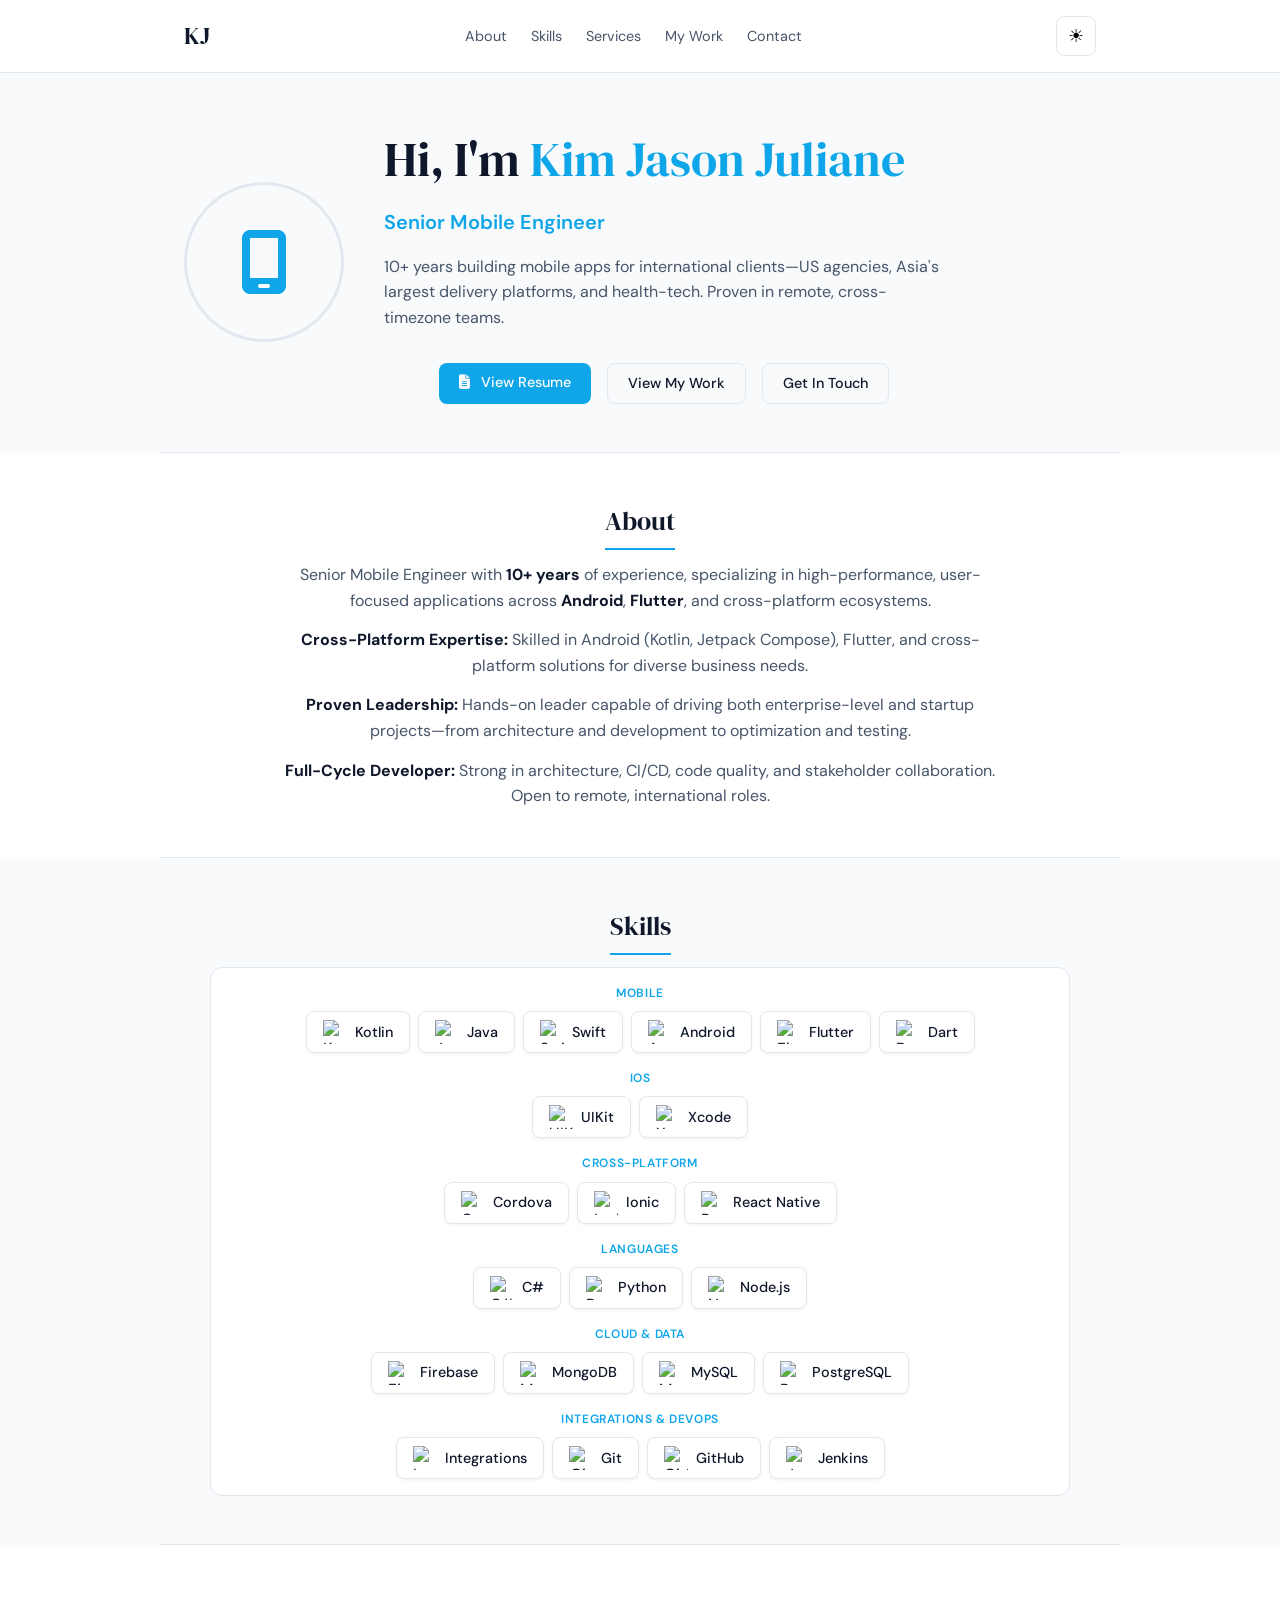
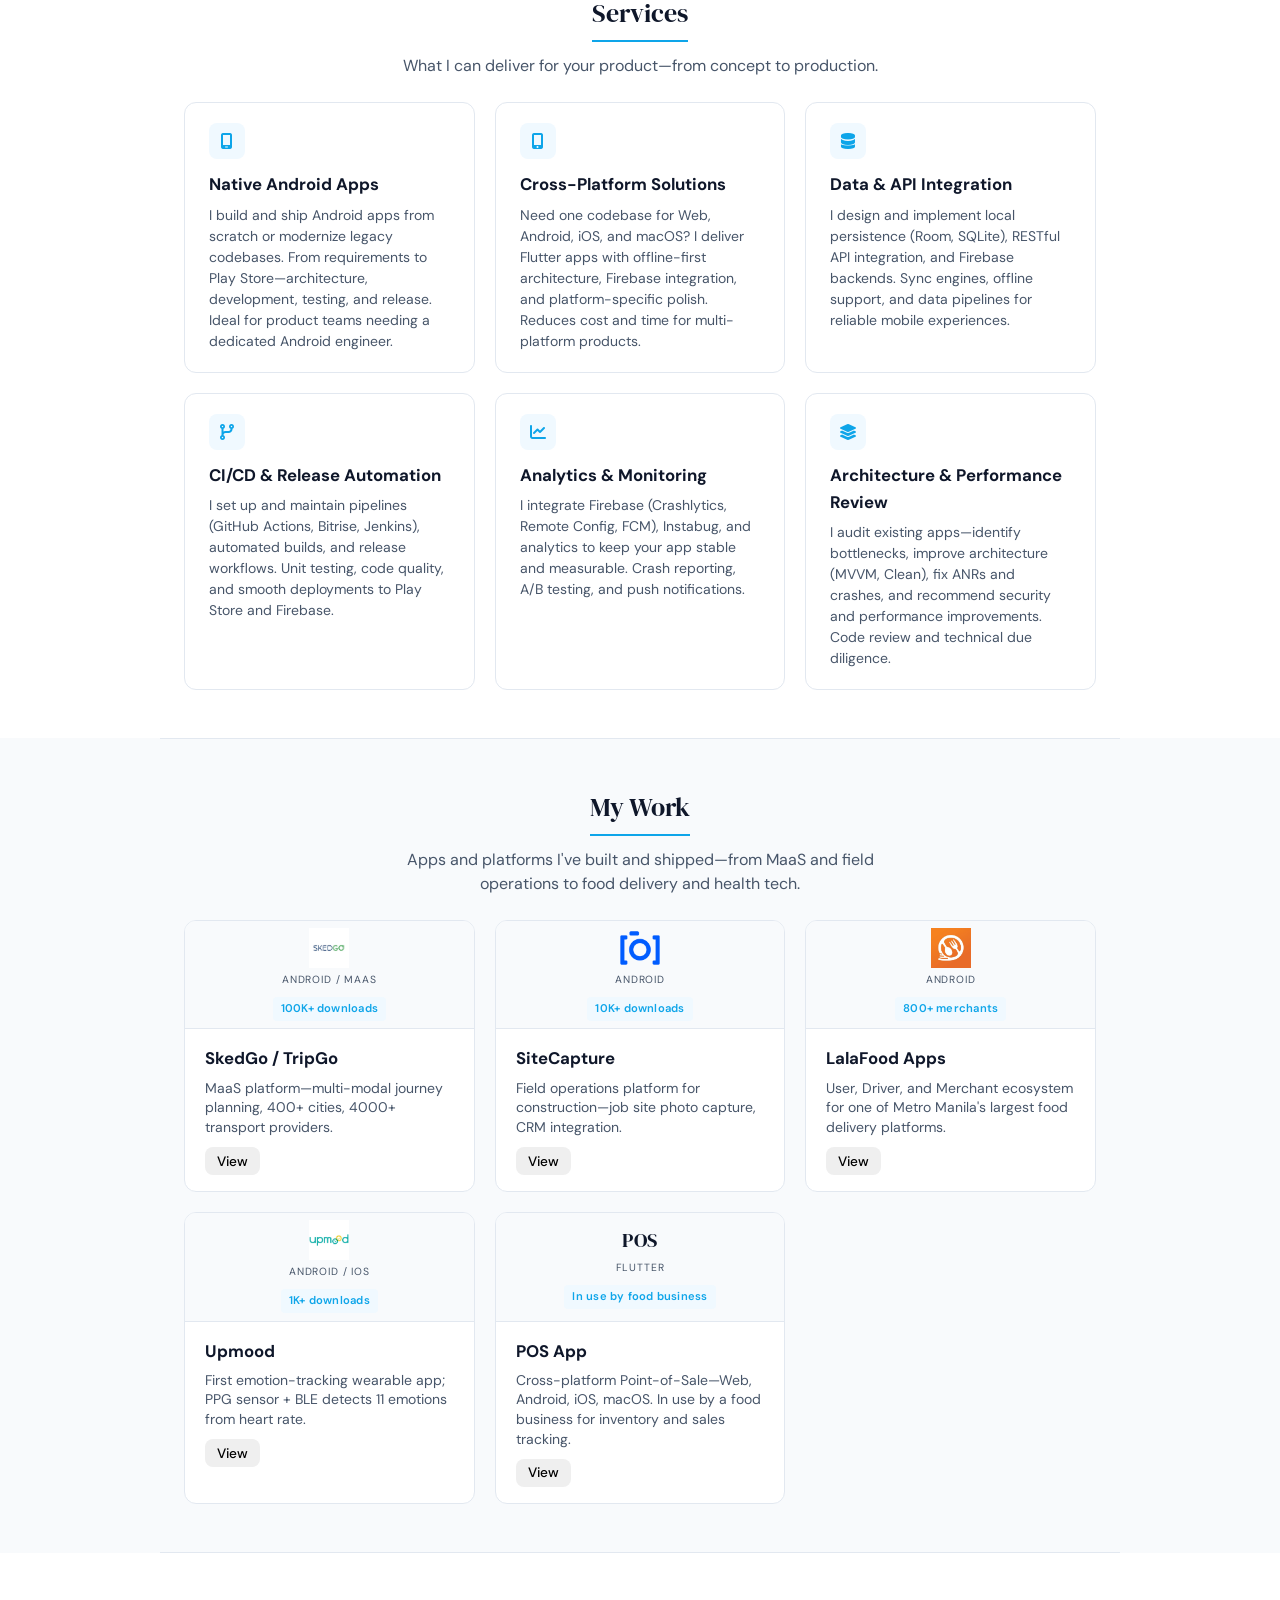
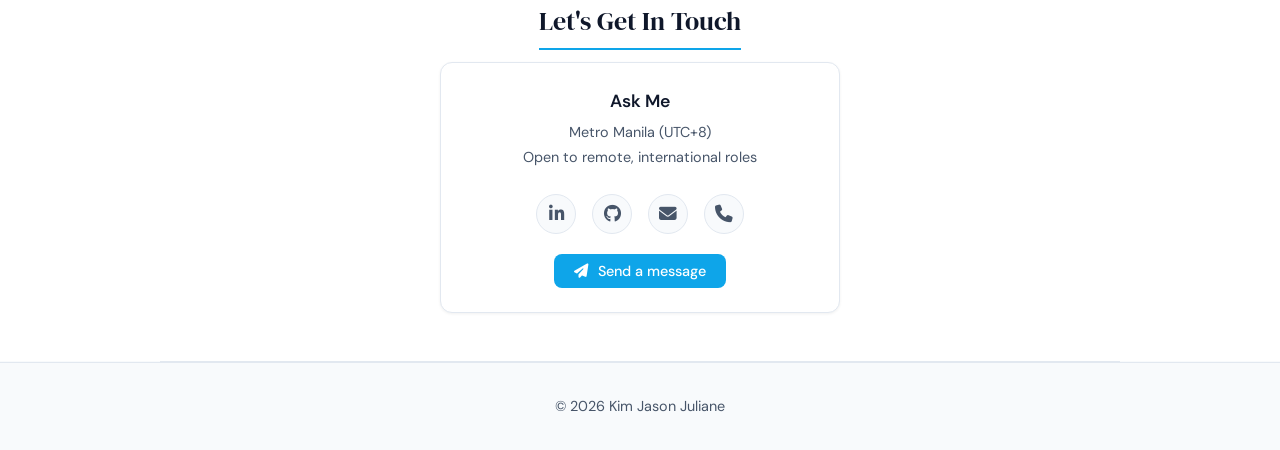
==== commit d3cd3ba1: "Portfolio updates: SEO, mobile fixes, project metrics, cleanup - Add sitemap.xml, robots.txt, JSON-L" ====
--- a/index.html
+++ b/index.html
@@ -19,6 +19,29 @@
   <meta name="twitter:title" content="Kim Jason Juliane — Senior Mobile Engineer">
   <meta name="twitter:description" content="10+ years building mobile apps for international clients. SkedGo, SiteCapture, LalaFood, Upmood.">
   <meta name="twitter:image" content="https://jsonjuliane.github.io/og-image.jpg">
+  <!-- Structured Data (JSON-LD) for SEO -->
+  <script type="application/ld+json">
+  {
+    "@context": "https://schema.org",
+    "@type": "Person",
+    "name": "Kim Jason Juliane",
+    "jobTitle": "Senior Mobile Engineer",
+    "description": "Senior Mobile Engineer with 10+ years building Android and cross-platform apps for international clients—SkedGo, SiteCapture, LalaFood, Upmood.",
+    "url": "https://jsonjuliane.github.io/",
+    "image": "https://jsonjuliane.github.io/photo/me_alt.jpeg",
+    "sameAs": [
+      "https://www.linkedin.com/in/jsonjuliane/",
+      "https://github.com/jsonjuliane"
+    ],
+    "knowsAbout": ["Android", "Kotlin", "Flutter", "Jetpack Compose", "Mobile Development", "CI/CD"],
+    "address": {
+      "@type": "PostalAddress",
+      "addressLocality": "Metro Manila",
+      "addressCountry": "PH"
+    },
+    "email": "jsonjuliane@gmail.com"
+  }
+  </script>
   <link rel="icon" type="image/svg+xml" href="favicon.svg">
   <link rel="apple-touch-icon" href="favicon.svg">
   <link rel="preconnect" href="https://fonts.googleapis.com">
@@ -54,7 +77,7 @@
       <div class="hero-inner">
         <div class="hero-photo-wrap animate-on-scroll">
           <div class="hero-photo-inner">
-            <img src="photo/me.jpeg" alt="Kim Jason Juliane" class="hero-photo" loading="lazy">
+            <img src="photo/me_alt.jpeg" alt="Kim Jason Juliane" class="hero-photo" loading="lazy">
             <span class="hero-photo-placeholder" aria-hidden="true"><i class="fa-solid fa-mobile-screen"></i></span>
           </div>
         </div>
@@ -189,6 +212,7 @@
           <div class="portfolio-card-preview">
             <img src="projects/Skedgo/logo.jpg" alt="SkedGo" class="portfolio-logo" loading="lazy">
             <span class="portfolio-preview-type">Android / MaaS</span>
+            <span class="download-badge">100K+ downloads</span>
           </div>
           <div class="portfolio-card-content">
             <h3>SkedGo / TripGo</h3>
@@ -200,6 +224,7 @@
           <div class="portfolio-card-preview">
             <img src="projects/SiteCapture/logo.png" alt="SiteCapture" class="portfolio-logo" loading="lazy">
             <span class="portfolio-preview-type">Android</span>
+            <span class="download-badge">10K+ downloads</span>
           </div>
           <div class="portfolio-card-content">
             <h3>SiteCapture</h3>
@@ -211,6 +236,7 @@
           <div class="portfolio-card-preview">
             <img src="projects/LalaFood/logo.jpg" alt="LalaFood" class="portfolio-logo" loading="lazy">
             <span class="portfolio-preview-type">Android</span>
+            <span class="download-badge">800+ merchants</span>
           </div>
           <div class="portfolio-card-content">
             <h3>LalaFood Apps</h3>
@@ -222,6 +248,7 @@
           <div class="portfolio-card-preview">
             <img src="projects/Upmood/logo.png" alt="Upmood" class="portfolio-logo" loading="lazy">
             <span class="portfolio-preview-type">Android / iOS</span>
+            <span class="download-badge">1K+ downloads</span>
           </div>
           <div class="portfolio-card-content">
             <h3>Upmood</h3>
@@ -233,10 +260,11 @@
           <div class="portfolio-card-preview">
             <span class="portfolio-preview-text">POS</span>
             <span class="portfolio-preview-type">Flutter</span>
+            <span class="download-badge">In use by food business</span>
           </div>
           <div class="portfolio-card-content">
             <h3>POS App</h3>
-            <p>Cross-platform Point-of-Sale—Web, Android, iOS, macOS. Inventory, orders, reports, multi-branch.</p>
+            <p>Cross-platform Point-of-Sale—Web, Android, iOS, macOS. In use by a food business for inventory and sales tracking.</p>
             <button class="btn btn-sm">View</button>
           </div>
         </article>
--- a/css/style.css
+++ b/css/style.css
@@ -39,6 +39,11 @@
 
 html { scroll-behavior: smooth; }
 
+/* Remove 300ms tap delay on mobile for faster clicks */
+a, button, .portfolio-card, .skill-tag, .theme-toggle, .modal-close, .carousel-nav, .btn-view-fullscreen, .image-viewer-close, .image-viewer-prev, .image-viewer-next, .contact-icon {
+  touch-action: manipulation;
+}
+
 body {
   font-family: var(--font-sans);
   font-size: 16px;
@@ -146,6 +151,15 @@
   transform: translateY(-1px);
 }
 
+/* Keep button styling when visited (avoids blue flash on mobile) */
+a.btn-primary:visited {
+  color: white;
+  background: var(--accent);
+}
+a.btn-primary:visited:hover {
+  background: var(--accent-dark);
+}
+
 .btn-outline {
   border: 1px solid var(--border);
   color: var(--text);
@@ -563,6 +577,29 @@
   color: var(--text-muted);
 }
 
+.download-badge {
+  display: inline-block;
+  font-size: 0.7rem;
+  font-weight: 600;
+  color: var(--accent);
+  background: var(--accent-bg);
+  padding: 0.2rem 0.5rem;
+  border-radius: 4px;
+  margin-top: 0.25rem;
+  letter-spacing: 0.02em;
+}
+
+.modal-meta .download-badge {
+  display: inline-block;
+  font-size: 0.85rem;
+  color: var(--accent);
+  background: var(--accent-bg);
+  padding: 0.2rem 0.5rem;
+  border-radius: 4px;
+  margin-left: 0.25rem;
+  vertical-align: middle;
+}
+
 .portfolio-card-content {
   padding: 1rem 1.25rem;
 }
@@ -642,7 +679,7 @@
   border-radius: var(--radius);
   box-shadow: var(--shadow);
   transition: box-shadow var(--transition), transform var(--transition);
-  cursor: default;
+  cursor: pointer;
   position: relative;
 }
 
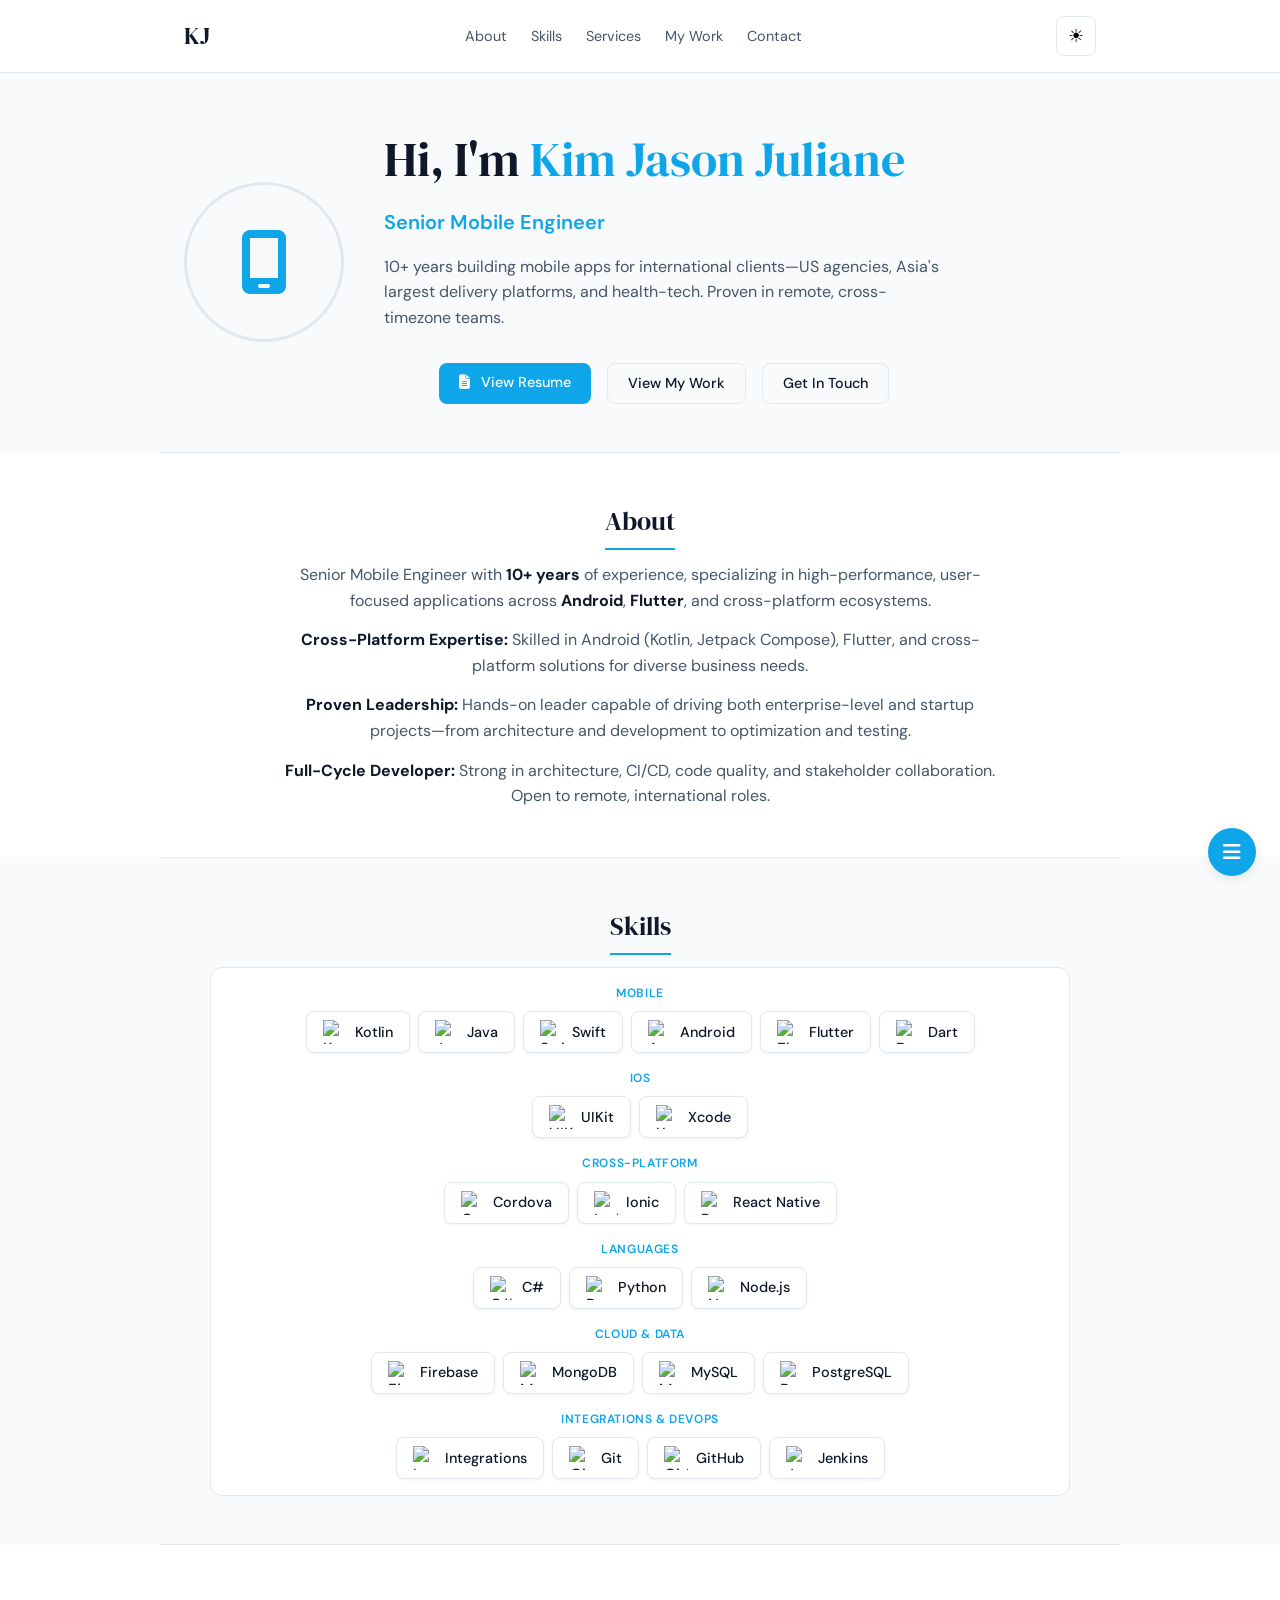
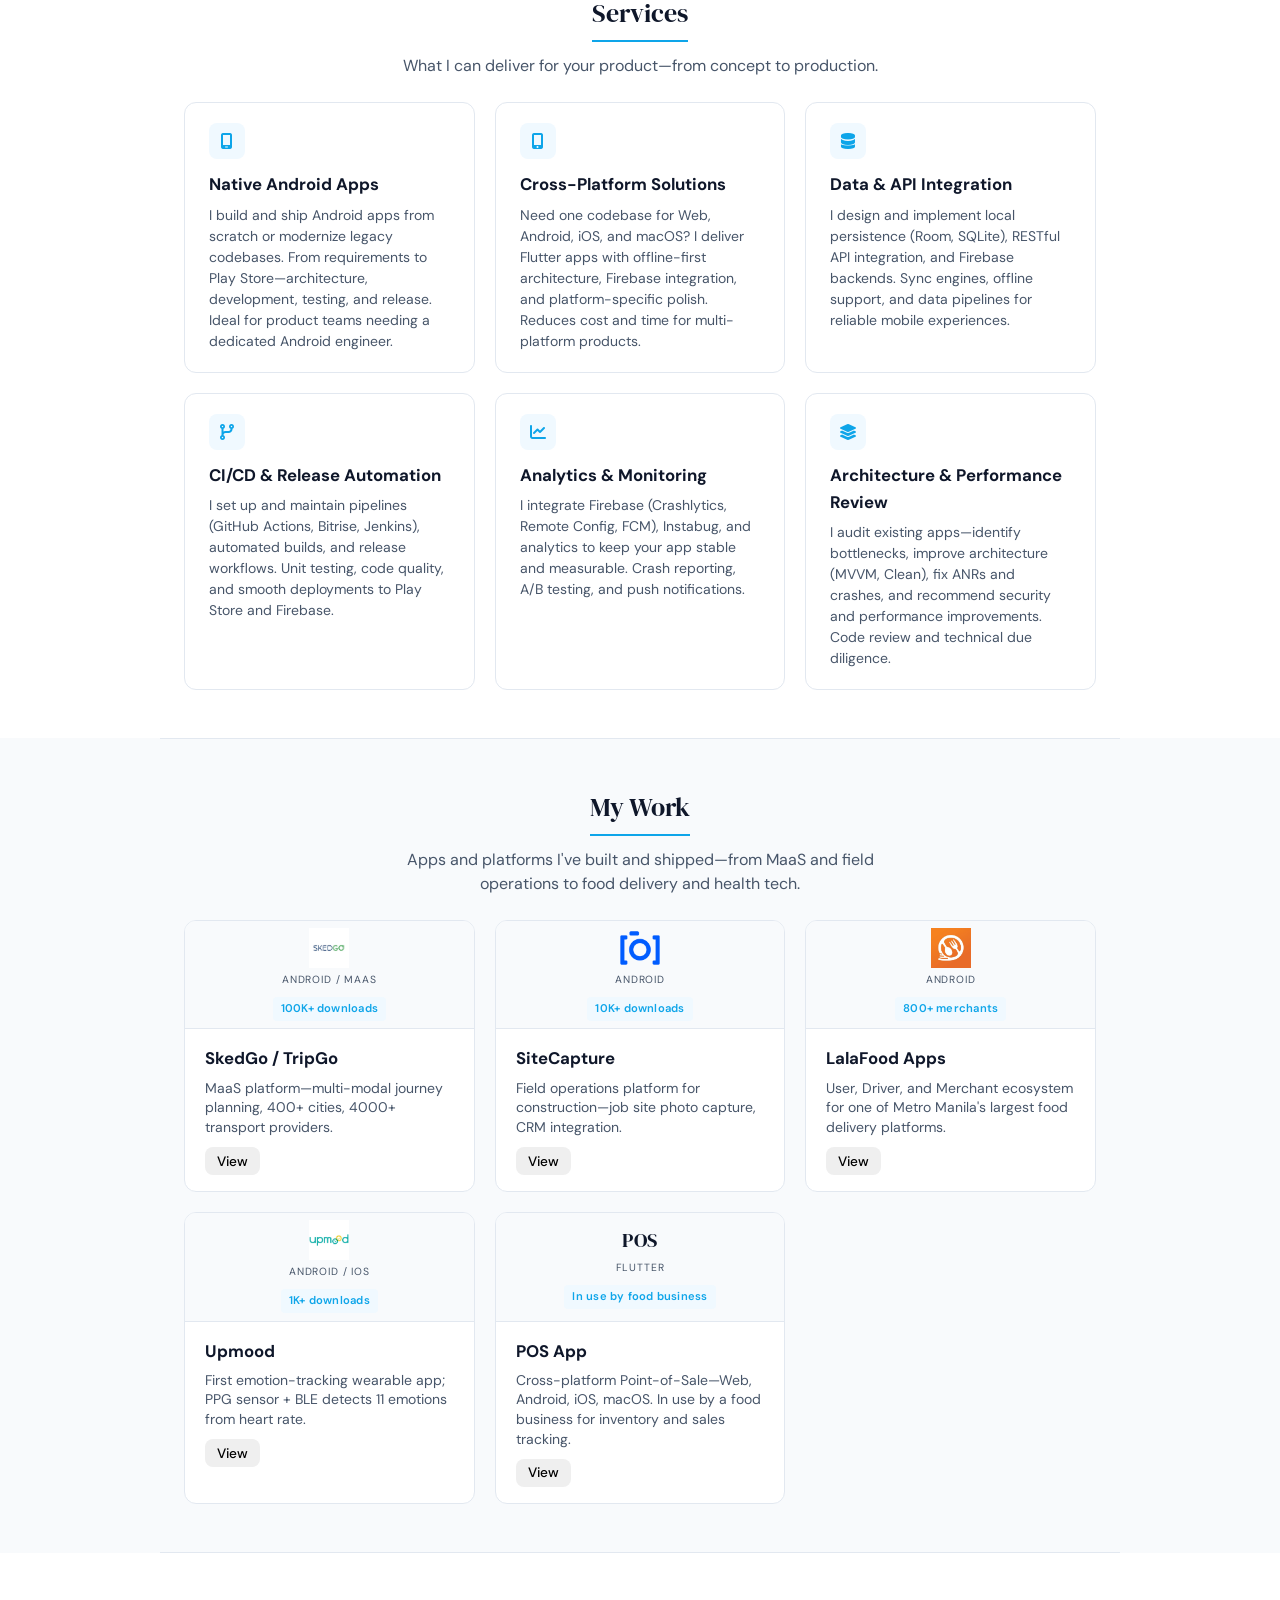
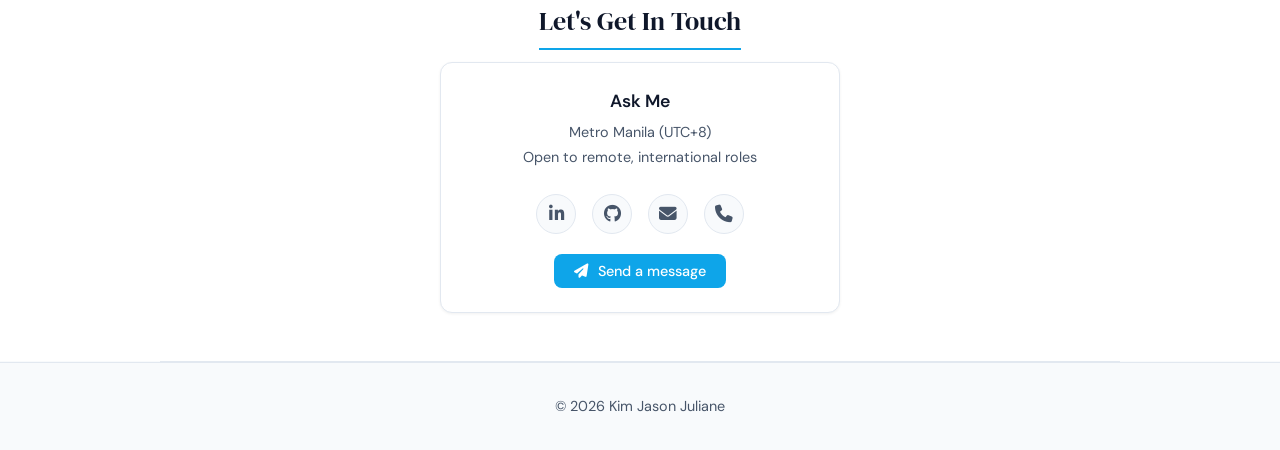
==== commit f72bdf54: "Add floating section nav with mobile optimizations - FAB with dropdown menu for Top, About, Skills, " ====
--- a/index.html
+++ b/index.html
@@ -2,7 +2,7 @@
 <html lang="en">
 <head>
   <meta charset="UTF-8">
-  <meta name="viewport" content="width=device-width, initial-scale=1.0">
+  <meta name="viewport" content="width=device-width, initial-scale=1.0, viewport-fit=cover">
   <title>Kim Jason Juliane — Senior Mobile Engineer</title>
   <meta name="description" content="Senior Mobile Engineer with 10+ years building apps for international clients. SkedGo, SiteCapture, LalaFood, Upmood.">
   <meta name="author" content="Kim Jason Juliane">
@@ -356,6 +356,20 @@
     <span class="image-viewer-counter" id="image-viewer-counter"></span>
   </div>
 
+  <nav class="fab-nav" aria-label="Jump to section">
+    <button type="button" class="fab-trigger" id="fab-trigger" aria-label="Jump to section" aria-expanded="false" aria-haspopup="true">
+      <i class="fa-solid fa-bars" aria-hidden="true"></i>
+    </button>
+    <div class="fab-menu" id="fab-menu" aria-hidden="true">
+      <a href="#top" class="fab-link">Top</a>
+      <a href="#about" class="fab-link">About</a>
+      <a href="#skills" class="fab-link">Skills</a>
+      <a href="#services" class="fab-link">Services</a>
+      <a href="#work" class="fab-link">My Work</a>
+      <a href="#contact" class="fab-link">Contact</a>
+    </div>
+  </nav>
+
   <div class="skill-tooltip" id="skill-tooltip" role="tooltip" aria-hidden="true">
     <span class="skill-tooltip-category"></span>
     <p class="skill-tooltip-detail"></p>
--- a/css/style.css
+++ b/css/style.css
@@ -37,10 +37,13 @@
 /* ===== Reset & Base ===== */
 *, *::before, *::after { margin: 0; padding: 0; box-sizing: border-box; }
 
-html { scroll-behavior: smooth; }
+html {
+  scroll-behavior: smooth;
+  overflow-x: hidden;
+}
 
 /* Remove 300ms tap delay on mobile for faster clicks */
-a, button, .portfolio-card, .skill-tag, .theme-toggle, .modal-close, .carousel-nav, .btn-view-fullscreen, .image-viewer-close, .image-viewer-prev, .image-viewer-next, .contact-icon {
+a, button, .portfolio-card, .skill-tag, .theme-toggle, .modal-close, .carousel-nav, .btn-view-fullscreen, .image-viewer-close, .image-viewer-prev, .image-viewer-next, .contact-icon, .fab-trigger, .fab-link {
   touch-action: manipulation;
 }
 
@@ -1172,6 +1175,105 @@
   font-size: 0.9rem;
 }
 
+/* ===== Floating Section Nav ===== */
+.fab-nav {
+  position: fixed;
+  bottom: 1.5rem;
+  right: 1.5rem;
+  z-index: 90;
+}
+
+.fab-trigger {
+  width: 3rem;
+  height: 3rem;
+  min-width: 48px;
+  min-height: 48px;
+  border-radius: 50%;
+  background: var(--accent);
+  color: white;
+  border: none;
+  box-shadow: var(--shadow-hover);
+  cursor: pointer;
+  display: flex;
+  align-items: center;
+  justify-content: center;
+  font-size: 1.25rem;
+  transition: transform var(--transition), background var(--transition), box-shadow var(--transition);
+}
+
+.fab-trigger:hover {
+  background: var(--accent-dark);
+  transform: scale(1.05);
+  box-shadow: 0 6px 16px rgba(0,0,0,0.15);
+}
+
+.fab-trigger[aria-expanded="true"] {
+  transform: rotate(90deg);
+}
+
+.fab-menu {
+  position: absolute;
+  bottom: calc(100% + 0.5rem);
+  right: 0;
+  background: var(--card-bg);
+  border: 1px solid var(--border);
+  border-radius: var(--radius);
+  box-shadow: var(--shadow-hover);
+  padding: 0.5rem 0;
+  min-width: 140px;
+  opacity: 0;
+  visibility: hidden;
+  transform: translateY(8px);
+  transition: opacity var(--transition), visibility var(--transition), transform var(--transition);
+}
+
+.fab-menu[aria-hidden="false"] {
+  opacity: 1;
+  visibility: visible;
+  transform: translateY(0);
+}
+
+.fab-link {
+  display: block;
+  padding: 0.5rem 1.25rem;
+  font-size: 0.9rem;
+  color: var(--text);
+  text-decoration: none;
+  transition: background var(--transition), color var(--transition);
+}
+
+.fab-link:hover {
+  background: var(--accent-bg);
+  color: var(--accent);
+}
+
+/* Mobile: larger touch targets, safe areas */
+@media (max-width: 768px) {
+  .fab-nav {
+    bottom: max(1rem, env(safe-area-inset-bottom, 0px));
+    right: max(1rem, env(safe-area-inset-right, 0px));
+  }
+  .fab-trigger {
+    width: 3.25rem;
+    height: 3.25rem;
+    min-width: 48px;
+    min-height: 48px;
+    font-size: 1.35rem;
+  }
+  .fab-menu {
+    bottom: calc(100% + 0.75rem);
+    min-width: 160px;
+    padding: 0.25rem 0;
+  }
+  .fab-link {
+    padding: 0.75rem 1.5rem;
+    font-size: 1rem;
+    min-height: 44px;
+    display: flex;
+    align-items: center;
+  }
+}
+
 /* ===== Responsive ===== */
 @media (max-width: 768px) {
   .nav-links { display: none; }
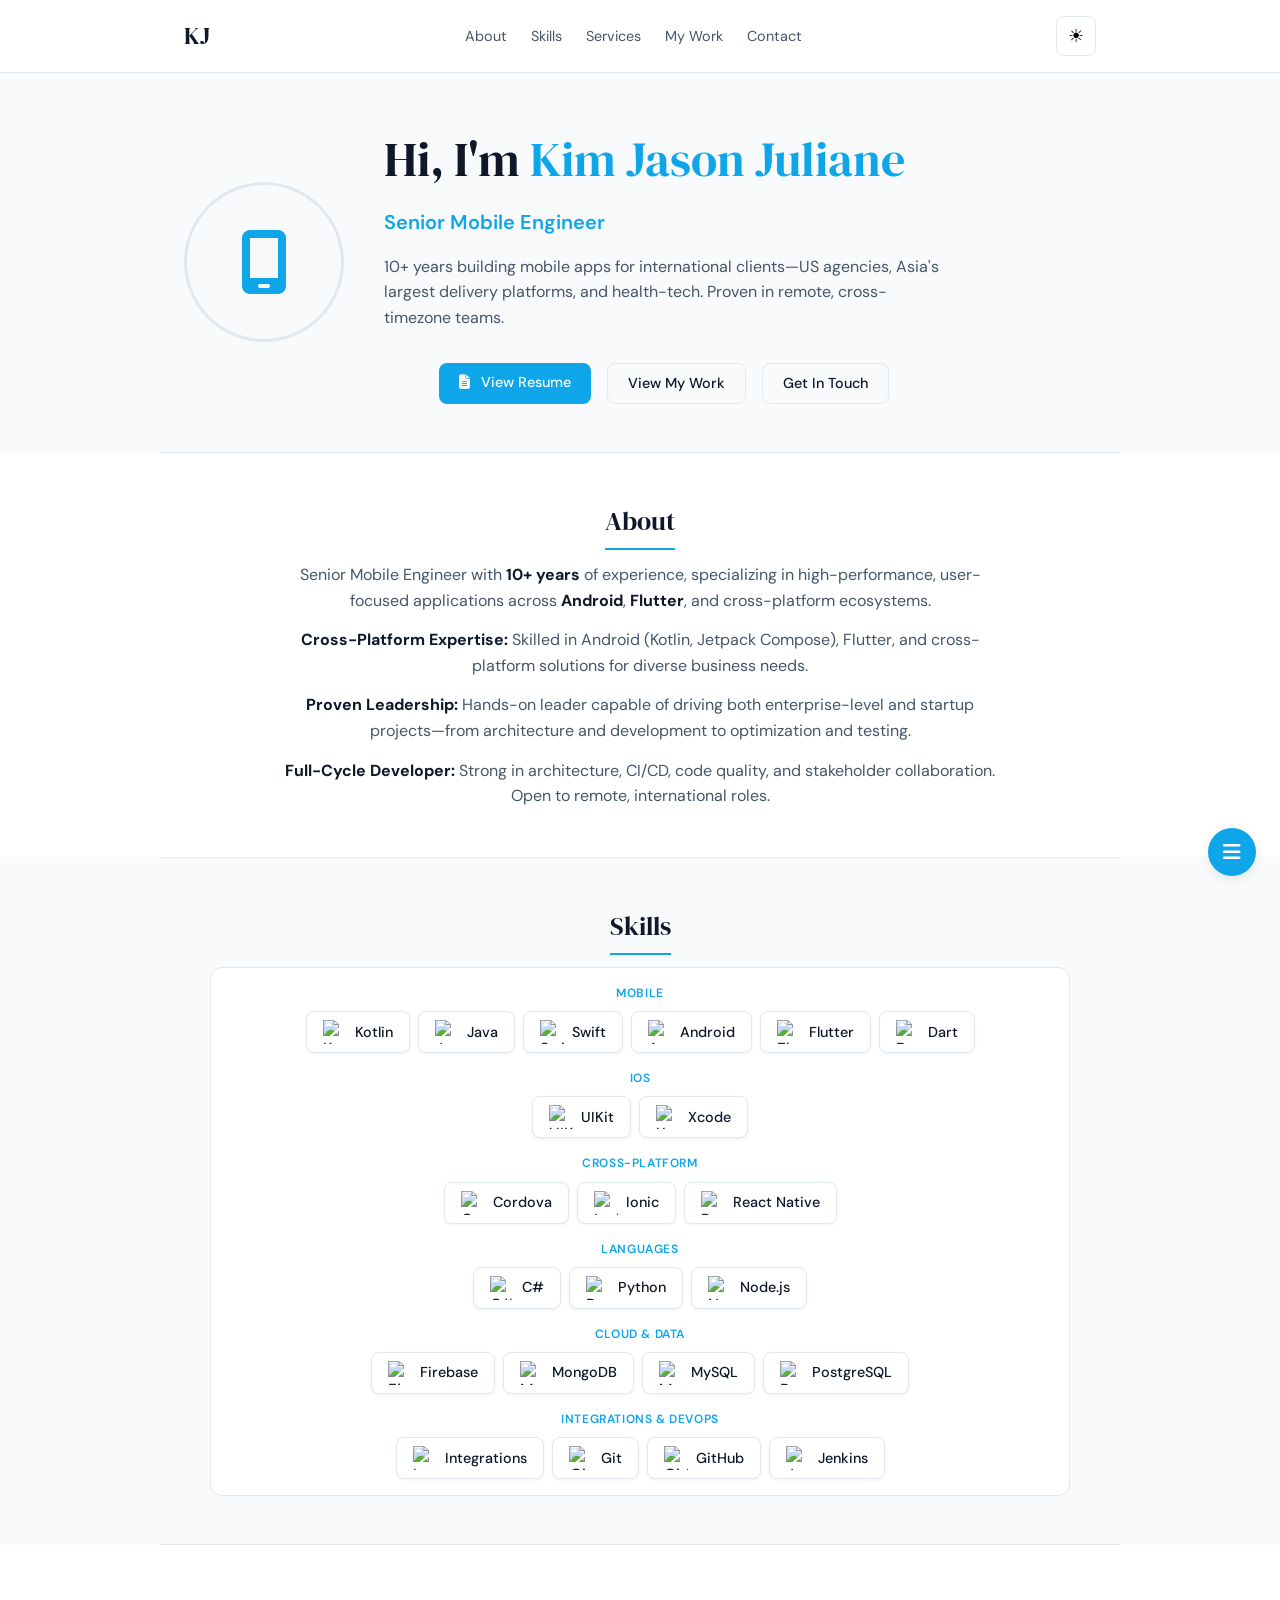
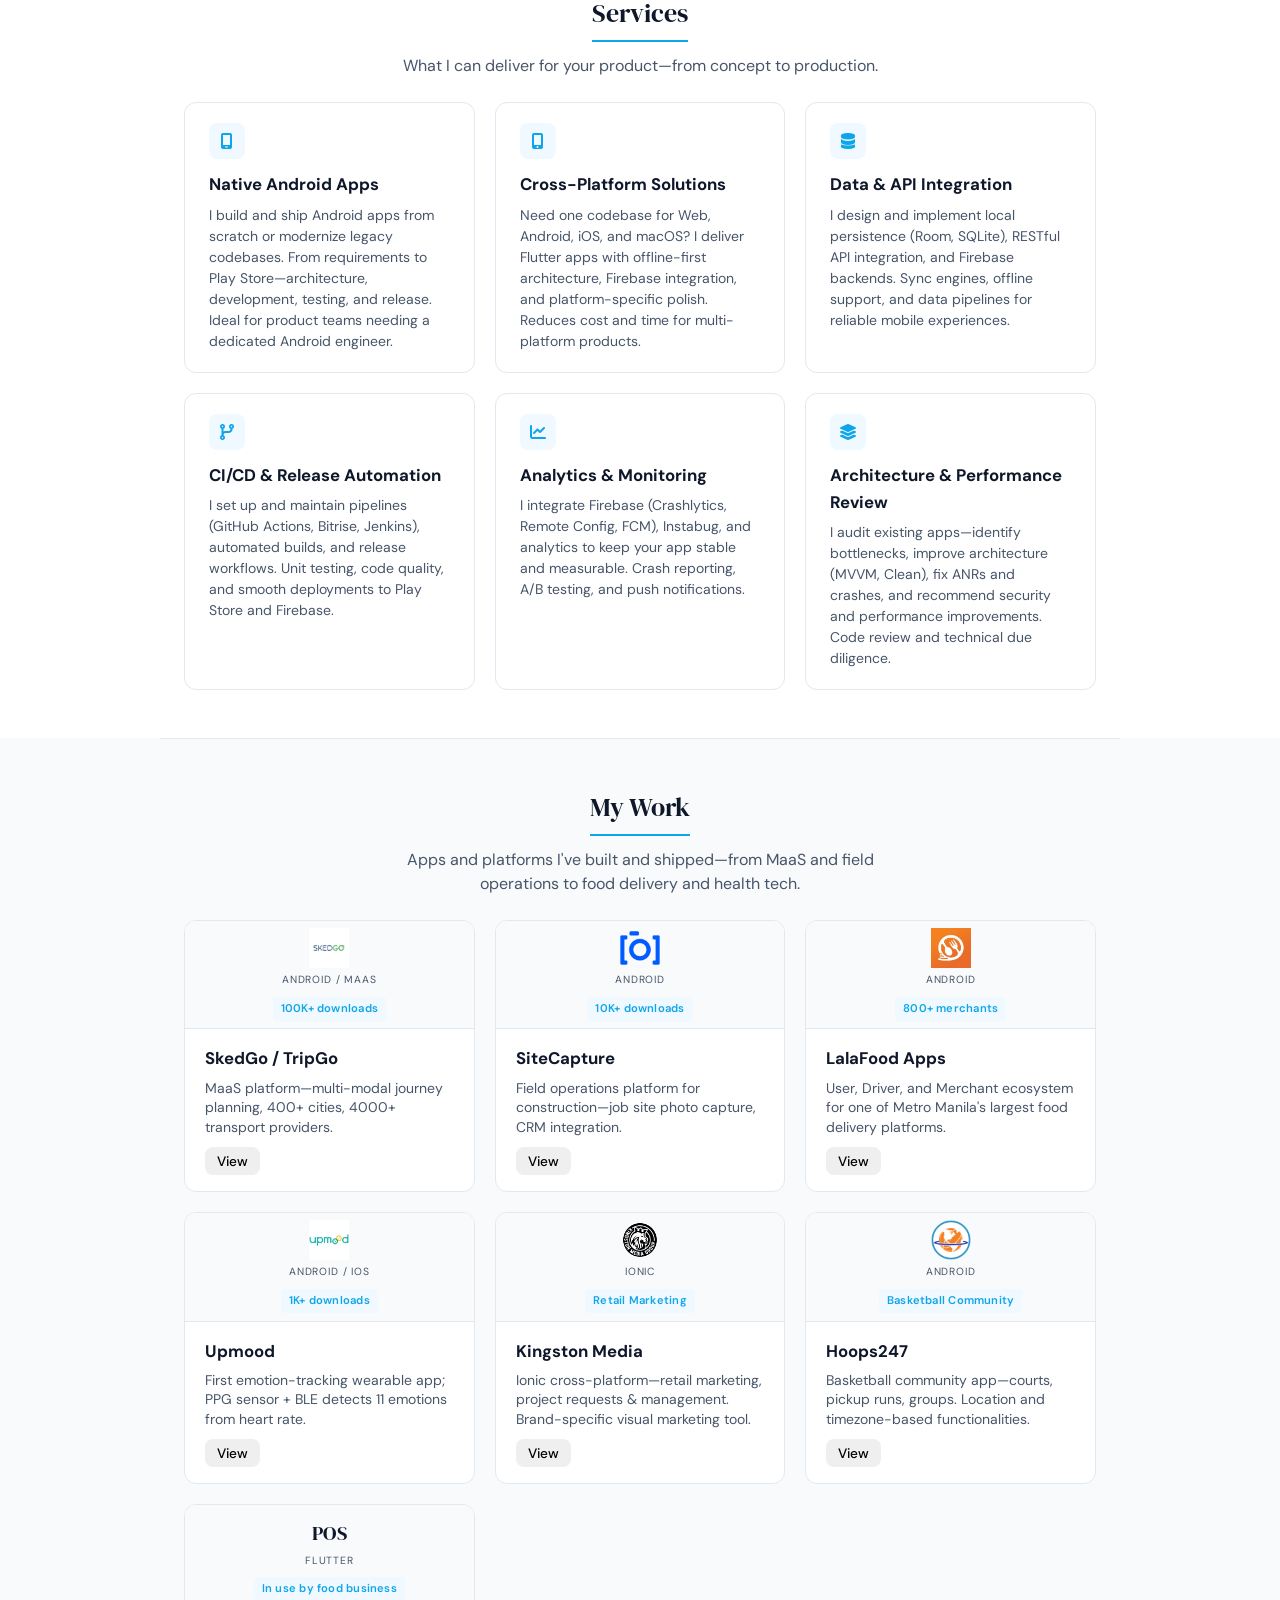
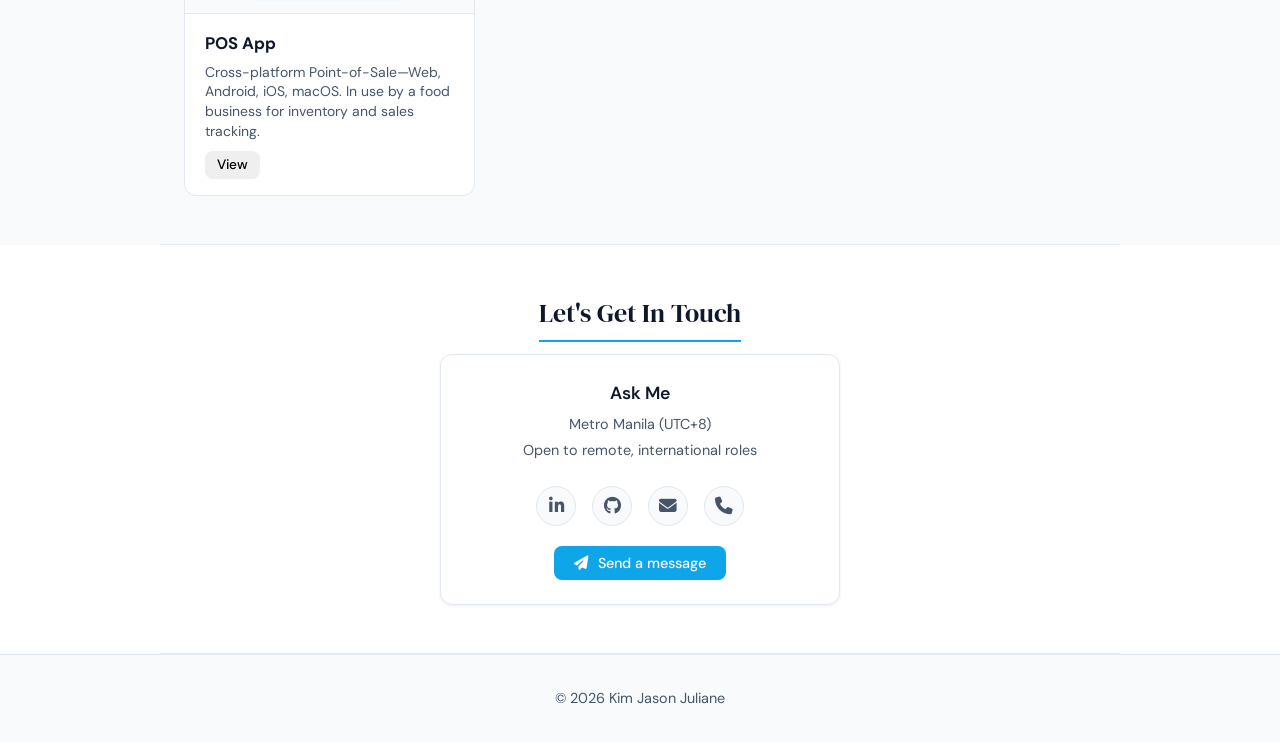
==== commit 7fc70ead: "Add Kingston Media and Hoops247 to portfolio - Kingston Media and Hoops247 project cards with logos " ====
--- a/index.html
+++ b/index.html
@@ -256,6 +256,30 @@
             <button class="btn btn-sm">View</button>
           </div>
         </article>
+        <article class="portfolio-card animate-on-scroll" data-project="kingston-media">
+          <div class="portfolio-card-preview">
+            <img src="projects/Kingston Media/logo.png" alt="Kingston Media" class="portfolio-logo" loading="lazy">
+            <span class="portfolio-preview-type">Ionic</span>
+            <span class="download-badge">Retail Marketing</span>
+          </div>
+          <div class="portfolio-card-content">
+            <h3>Kingston Media</h3>
+            <p>Ionic cross-platform—retail marketing, project requests & management. Brand-specific visual marketing tool.</p>
+            <button class="btn btn-sm">View</button>
+          </div>
+        </article>
+        <article class="portfolio-card animate-on-scroll" data-project="hoops247">
+          <div class="portfolio-card-preview">
+            <img src="projects/Hoops24Seven/logo.webp" alt="Hoops247" class="portfolio-logo" loading="lazy">
+            <span class="portfolio-preview-type">Android</span>
+            <span class="download-badge">Basketball Community</span>
+          </div>
+          <div class="portfolio-card-content">
+            <h3>Hoops247</h3>
+            <p>Basketball community app—courts, pickup runs, groups. Location and timezone-based functionalities.</p>
+            <button class="btn btn-sm">View</button>
+          </div>
+        </article>
         <article class="portfolio-card animate-on-scroll" data-project="pos">
           <div class="portfolio-card-preview">
             <span class="portfolio-preview-text">POS</span>
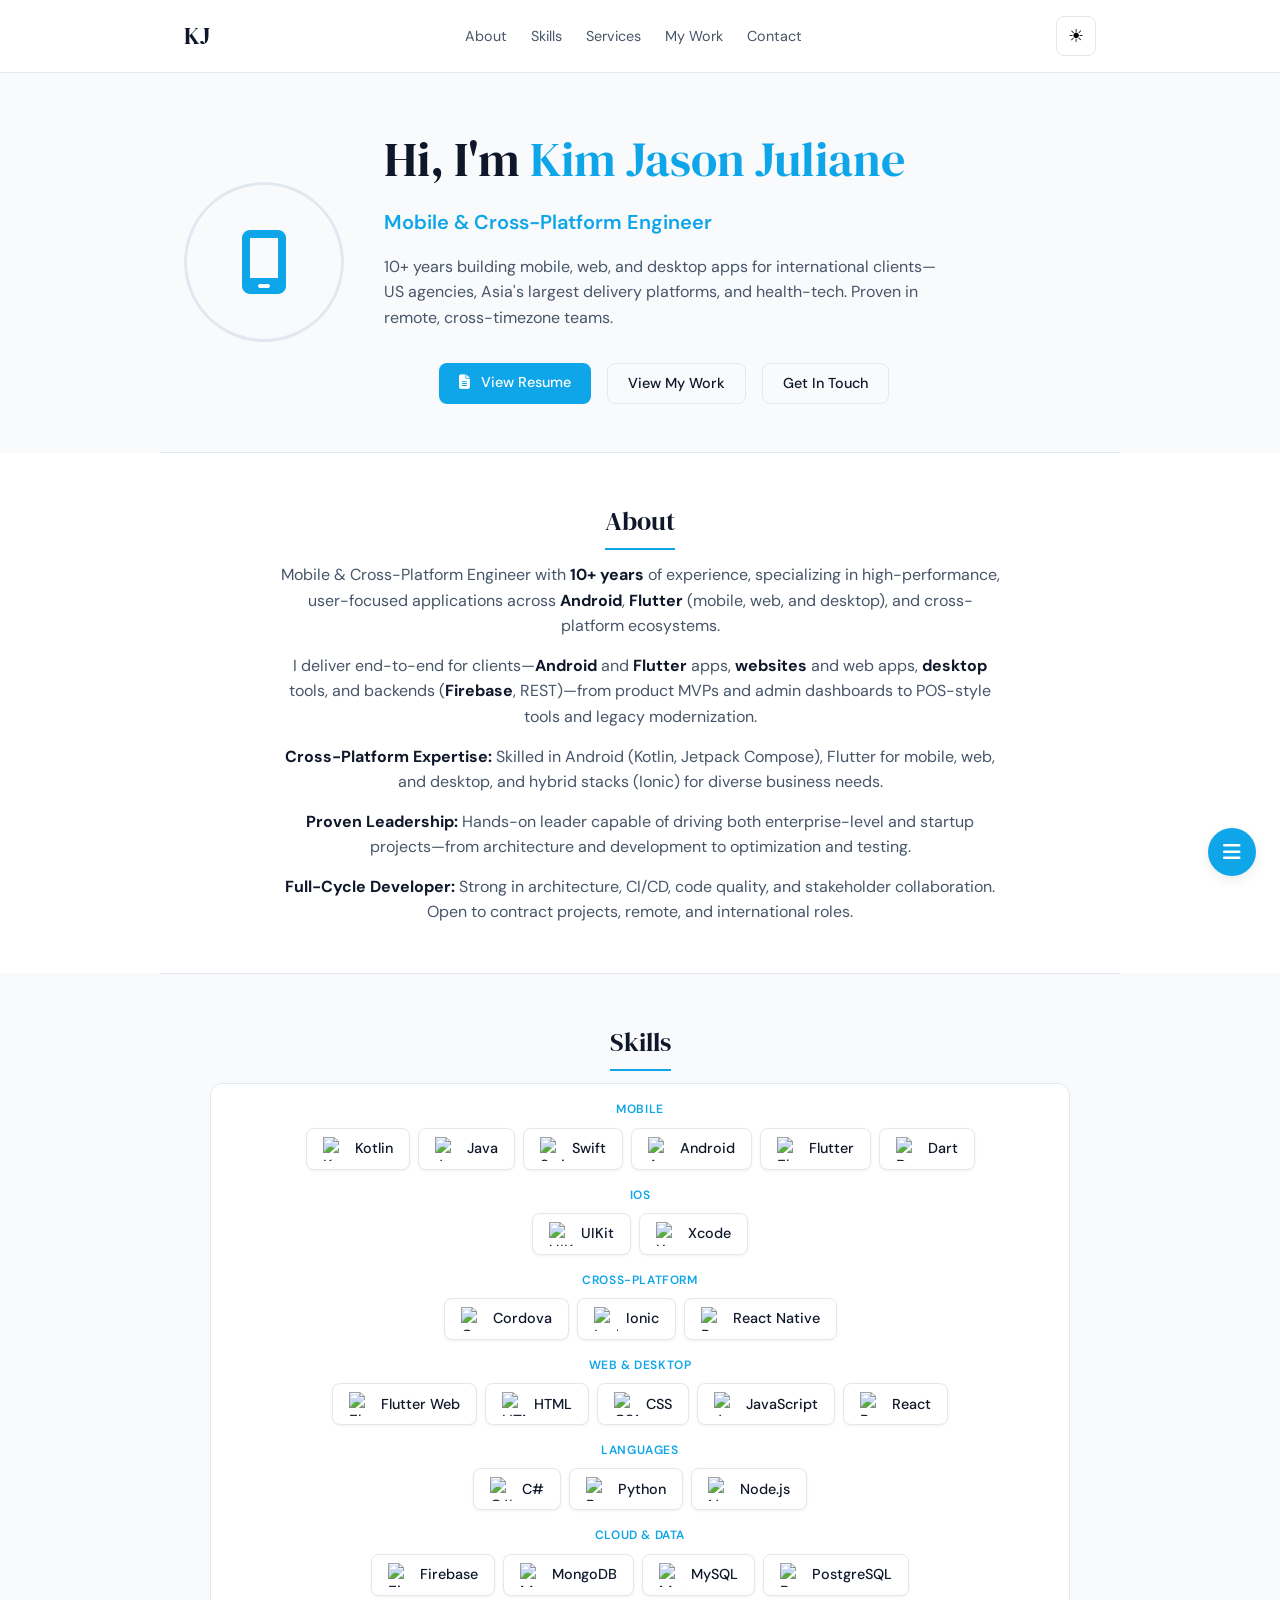
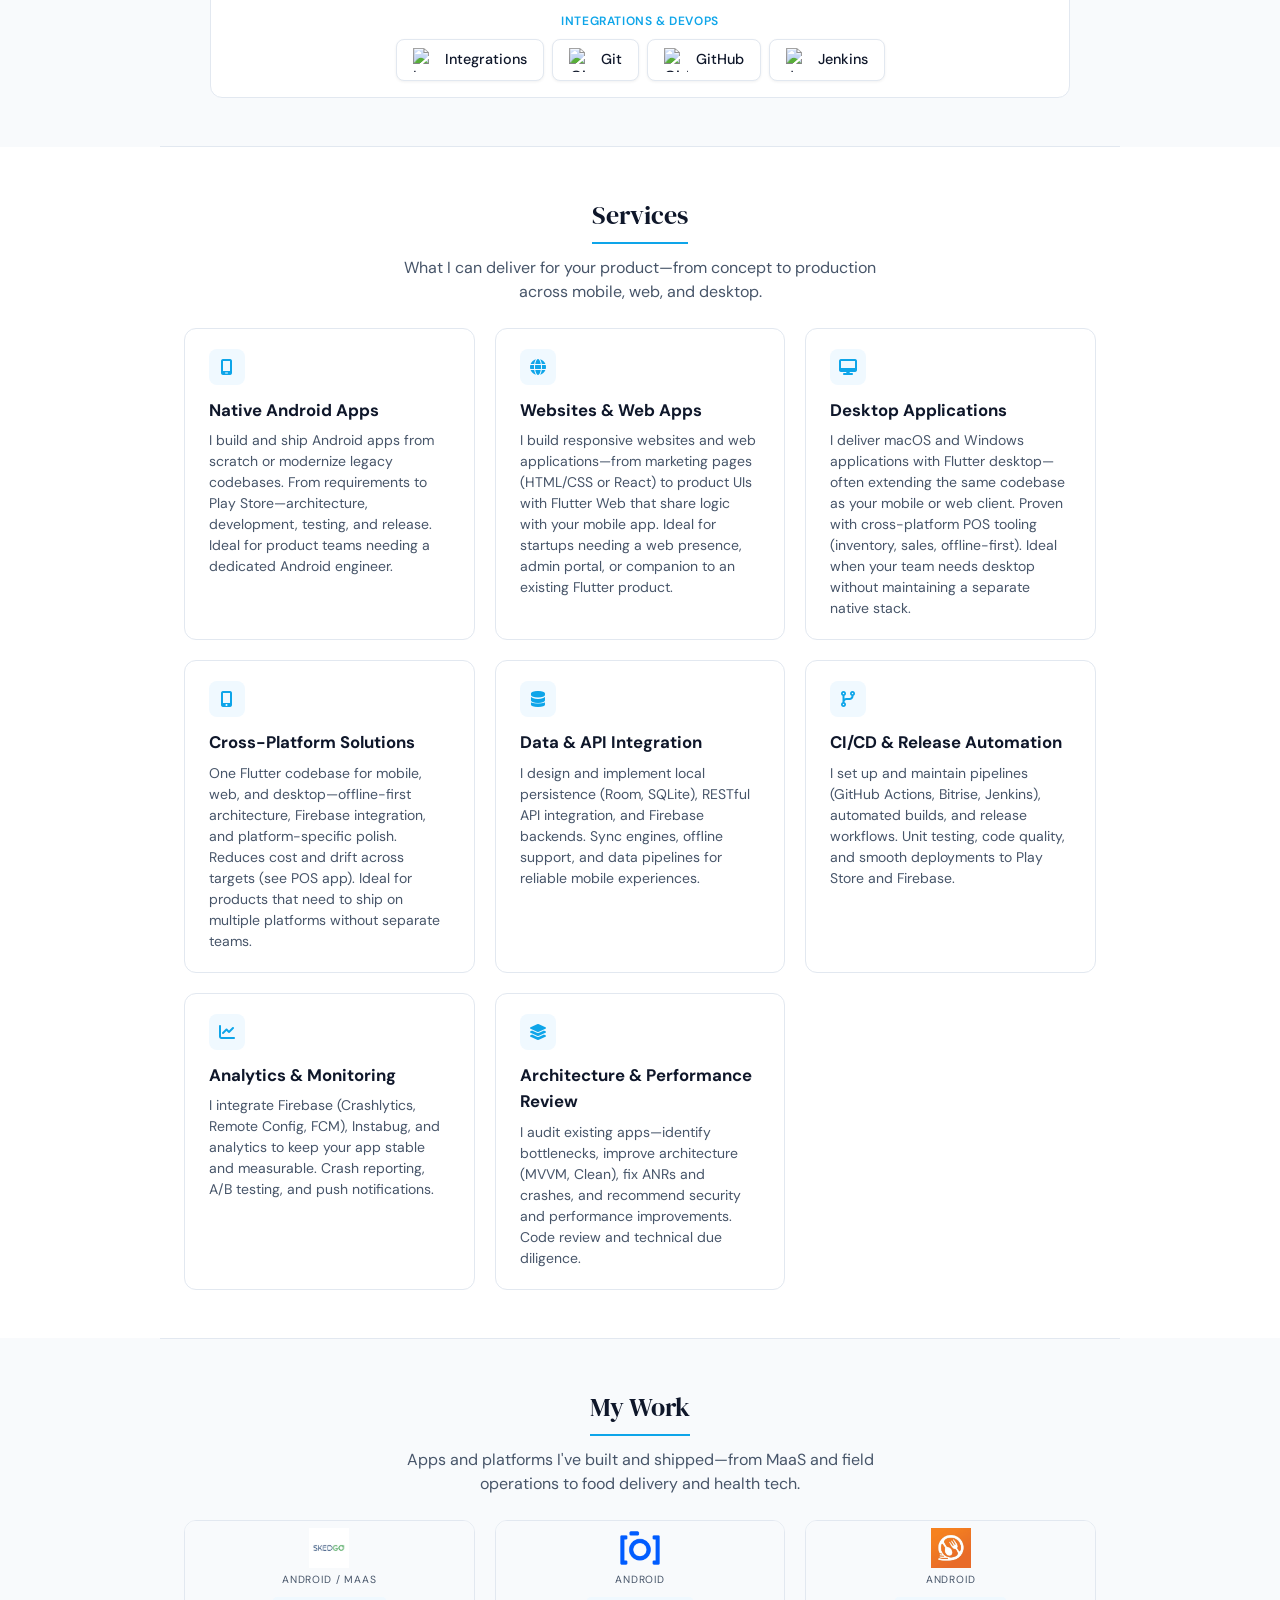
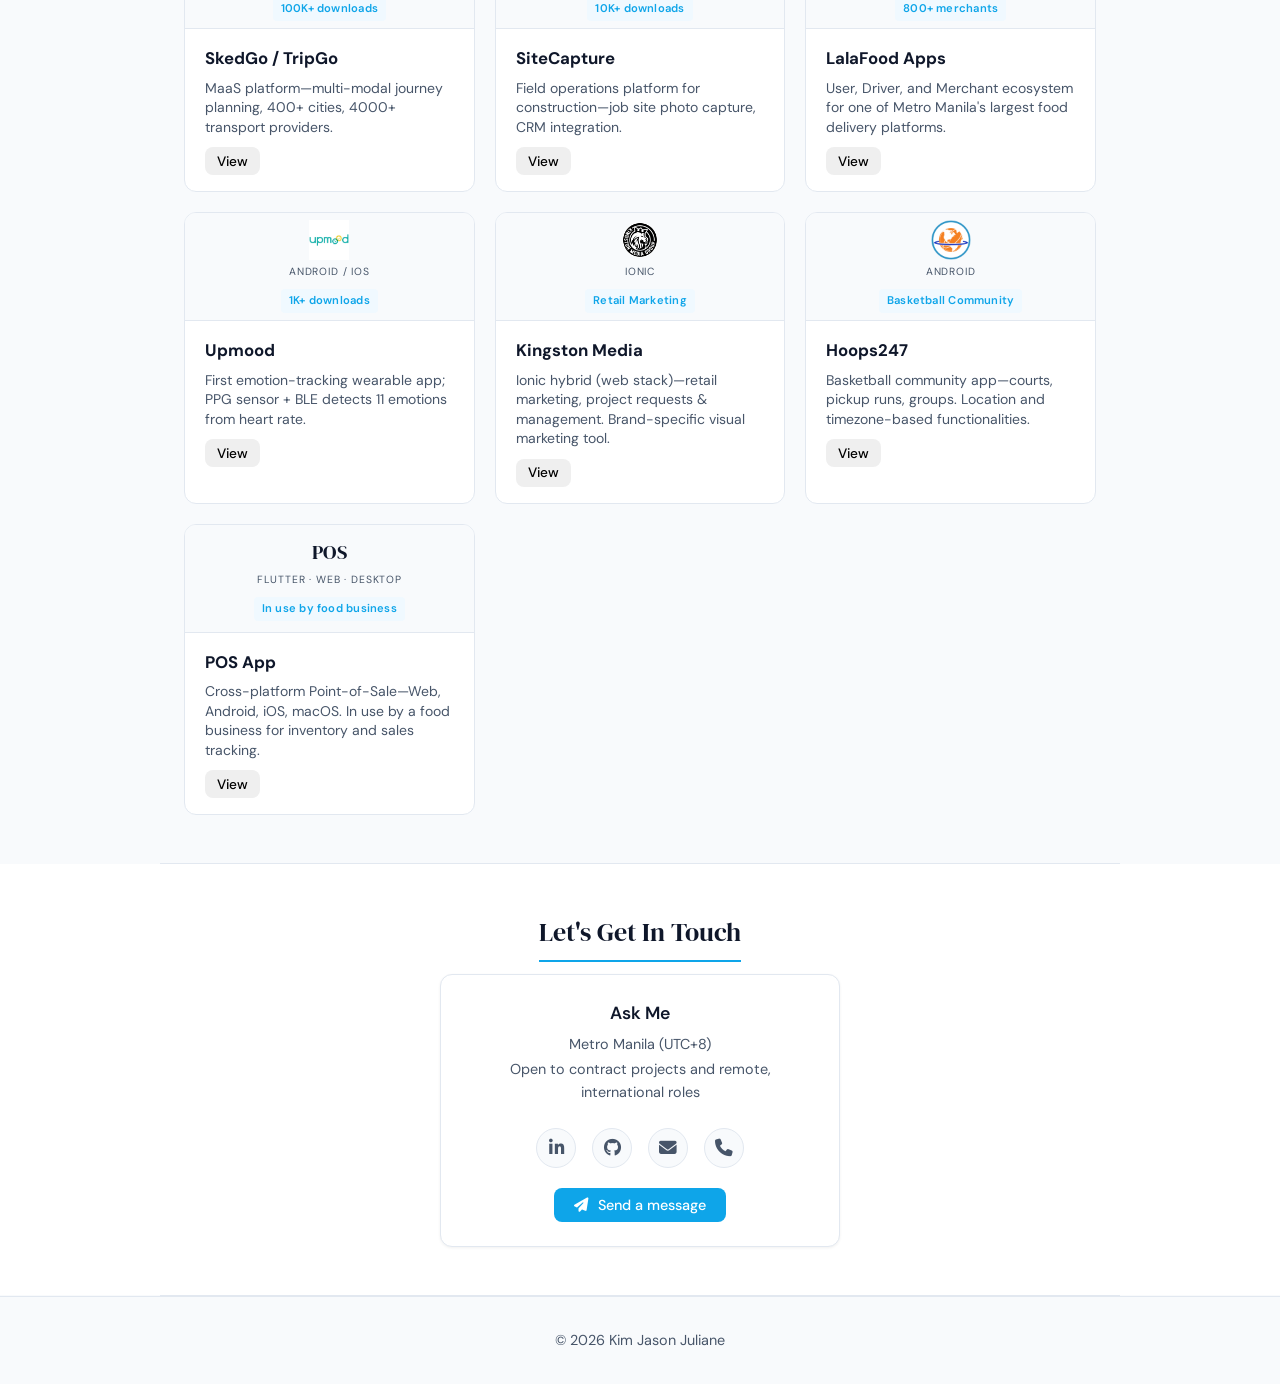
==== commit 17f84849: "Expand portfolio for web, desktop, and client services. Reposition as Mobile & Cross-Platform Engine" ====
--- a/index.html
+++ b/index.html
@@ -3,21 +3,21 @@
 <head>
   <meta charset="UTF-8">
   <meta name="viewport" content="width=device-width, initial-scale=1.0, viewport-fit=cover">
-  <title>Kim Jason Juliane — Senior Mobile Engineer</title>
-  <meta name="description" content="Senior Mobile Engineer with 10+ years building apps for international clients. SkedGo, SiteCapture, LalaFood, Upmood.">
+  <title>Kim Jason Juliane — Mobile & Cross-Platform Engineer</title>
+  <meta name="description" content="Mobile & Cross-Platform Engineer with 10+ years building mobile, web, and desktop apps for international clients. SkedGo, SiteCapture, LalaFood, Upmood, Kingston Media, Hoops247.">
   <meta name="author" content="Kim Jason Juliane">
   <link rel="canonical" href="https://jsonjuliane.github.io/">
   <!-- Open Graph -->
   <meta property="og:type" content="website">
   <meta property="og:url" content="https://jsonjuliane.github.io/">
-  <meta property="og:title" content="Kim Jason Juliane — Senior Mobile Engineer">
-  <meta property="og:description" content="10+ years building mobile apps for international clients—US agencies, Asia's largest delivery platforms, and health-tech. SkedGo, SiteCapture, LalaFood, Upmood.">
+  <meta property="og:title" content="Kim Jason Juliane — Mobile & Cross-Platform Engineer">
+  <meta property="og:description" content="10+ years building mobile, web, and desktop apps for international clients—US agencies, Asia's largest delivery platforms, and health-tech. SkedGo, SiteCapture, LalaFood, Upmood, Kingston Media, Hoops247.">
   <meta property="og:image" content="https://jsonjuliane.github.io/og-image.jpg">
   <meta property="og:locale" content="en_US">
   <!-- Twitter Card -->
   <meta name="twitter:card" content="summary_large_image">
-  <meta name="twitter:title" content="Kim Jason Juliane — Senior Mobile Engineer">
-  <meta name="twitter:description" content="10+ years building mobile apps for international clients. SkedGo, SiteCapture, LalaFood, Upmood.">
+  <meta name="twitter:title" content="Kim Jason Juliane — Mobile & Cross-Platform Engineer">
+  <meta name="twitter:description" content="10+ years building mobile, web, and desktop apps for international clients. SkedGo, SiteCapture, LalaFood, Upmood, Kingston Media, Hoops247.">
   <meta name="twitter:image" content="https://jsonjuliane.github.io/og-image.jpg">
   <!-- Structured Data (JSON-LD) for SEO -->
   <script type="application/ld+json">
@@ -25,15 +25,15 @@
     "@context": "https://schema.org",
     "@type": "Person",
     "name": "Kim Jason Juliane",
-    "jobTitle": "Senior Mobile Engineer",
-    "description": "Senior Mobile Engineer with 10+ years building Android and cross-platform apps for international clients—SkedGo, SiteCapture, LalaFood, Upmood.",
+    "jobTitle": "Mobile & Cross-Platform Engineer",
+    "description": "Mobile & Cross-Platform Engineer with 10+ years building Android, Flutter, web, and desktop apps for international clients—SkedGo, SiteCapture, LalaFood, Upmood, Kingston Media, Hoops247.",
     "url": "https://jsonjuliane.github.io/",
     "image": "https://jsonjuliane.github.io/photo/me_alt.jpeg",
     "sameAs": [
       "https://www.linkedin.com/in/jsonjuliane/",
       "https://github.com/jsonjuliane"
     ],
-    "knowsAbout": ["Android", "Kotlin", "Flutter", "Jetpack Compose", "Mobile Development", "CI/CD"],
+    "knowsAbout": ["Android", "Kotlin", "Flutter", "Flutter Web", "Jetpack Compose", "Mobile Development", "Web Development", "Desktop Applications", "CI/CD", "Ionic"],
     "address": {
       "@type": "PostalAddress",
       "addressLocality": "Metro Manila",
@@ -77,14 +77,14 @@
       <div class="hero-inner">
         <div class="hero-photo-wrap animate-on-scroll">
           <div class="hero-photo-inner">
-            <img src="photo/me_alt.jpeg" alt="Kim Jason Juliane" class="hero-photo" loading="lazy">
+            <img src="photo/me_alt.jpeg" alt="Kim Jason Juliane" class="hero-photo" fetchpriority="high">
             <span class="hero-photo-placeholder" aria-hidden="true"><i class="fa-solid fa-mobile-screen"></i></span>
           </div>
         </div>
         <div class="hero-content">
           <h1 class="hero-title">Hi, I'm <span class="highlight">Kim Jason Juliane</span></h1>
-          <p class="hero-subtitle">Senior Mobile Engineer</p>
-          <p class="hero-tagline">10+ years building mobile apps for international clients—US agencies, Asia's largest delivery platforms, and health-tech. Proven in remote, cross-timezone teams.</p>
+          <p class="hero-subtitle">Mobile & Cross-Platform Engineer</p>
+          <p class="hero-tagline">10+ years building mobile, web, and desktop apps for international clients—US agencies, Asia's largest delivery platforms, and health-tech. Proven in remote, cross-timezone teams.</p>
           <div class="hero-actions">
             <a href="resume/Juliane_Kim_Jason_Resume_Light.html" class="btn btn-primary" id="hero-resume-link" target="_blank" rel="noopener"><i class="fa-solid fa-file-lines"></i> View Resume</a>
             <a href="#work" class="btn btn-outline">View My Work</a>
@@ -99,10 +99,11 @@
     <section id="about" class="section section-block section--alt animate-section animate-from-right">
       <h2 class="section-title animate-on-scroll">About</h2>
       <div class="about-content animate-on-scroll">
-        <p>Senior Mobile Engineer with <strong>10+ years</strong> of experience, specializing in high-performance, user-focused applications across <strong>Android</strong>, <strong>Flutter</strong>, and cross-platform ecosystems.</p>
-        <p><strong>Cross-Platform Expertise:</strong> Skilled in Android (Kotlin, Jetpack Compose), Flutter, and cross-platform solutions for diverse business needs.</p>
+        <p>Mobile & Cross-Platform Engineer with <strong>10+ years</strong> of experience, specializing in high-performance, user-focused applications across <strong>Android</strong>, <strong>Flutter</strong> (mobile, web, and desktop), and cross-platform ecosystems.</p>
+        <p>I deliver end-to-end for clients—<strong>Android</strong> and <strong>Flutter</strong> apps, <strong>websites</strong> and web apps, <strong>desktop</strong> tools, and backends (<strong>Firebase</strong>, REST)—from product MVPs and admin dashboards to POS-style tools and legacy modernization.</p>
+        <p><strong>Cross-Platform Expertise:</strong> Skilled in Android (Kotlin, Jetpack Compose), Flutter for mobile, web, and desktop, and hybrid stacks (Ionic) for diverse business needs.</p>
         <p><strong>Proven Leadership:</strong> Hands-on leader capable of driving both enterprise-level and startup projects—from architecture and development to optimization and testing.</p>
-        <p><strong>Full-Cycle Developer:</strong> Strong in architecture, CI/CD, code quality, and stakeholder collaboration. Open to remote, international roles.</p>
+        <p><strong>Full-Cycle Developer:</strong> Strong in architecture, CI/CD, code quality, and stakeholder collaboration. Open to contract projects, remote, and international roles.</p>
       </div>
     </section>
 
@@ -137,6 +138,16 @@
           </div>
         </div>
         <div class="skill-category">
+          <span class="skill-category-label">Web & Desktop</span>
+          <div class="skill-tags-row">
+            <span class="skill-tag animate-on-scroll" data-category="web-desktop" data-detail="Product web UIs · Shared logic with Flutter mobile/desktop · Riverpod, GoRouter"><img src="https://cdn.jsdelivr.net/gh/devicons/devicon/icons/flutter/flutter-original.svg" alt="Flutter Web"><span>Flutter Web</span></span>
+            <span class="skill-tag animate-on-scroll" data-category="web-desktop" data-detail="Marketing sites, portfolios · Responsive layouts · This portfolio site"><img src="https://cdn.jsdelivr.net/gh/devicons/devicon/icons/html5/html5-original.svg" alt="HTML"><span>HTML</span></span>
+            <span class="skill-tag animate-on-scroll" data-category="web-desktop" data-detail="Styling, responsive design · CSS variables, layouts"><img src="https://cdn.jsdelivr.net/gh/devicons/devicon/icons/css3/css3-original.svg" alt="CSS"><span>CSS</span></span>
+            <span class="skill-tag animate-on-scroll" data-category="web-desktop" data-detail="Interactivity, DOM · Portfolio and marketing sites"><img src="https://cdn.jsdelivr.net/gh/devicons/devicon/icons/javascript/javascript-original.svg" alt="JavaScript"><span>JavaScript</span></span>
+            <span class="skill-tag animate-on-scroll" data-category="web-desktop" data-detail="Web apps, marketing sites · React ecosystem from React Native experience"><img src="https://cdn.jsdelivr.net/gh/devicons/devicon/icons/react/react-original.svg" alt="React"><span>React</span></span>
+          </div>
+        </div>
+        <div class="skill-category">
           <span class="skill-category-label">Languages</span>
           <div class="skill-tags-row">
             <span class="skill-tag animate-on-scroll" data-category="languages" data-detail="C#, XML, Lua · Cross-platform development"><img src="https://cdn.jsdelivr.net/gh/devicons/devicon/icons/csharp/csharp-original.svg" alt="C#"><span>C#</span></span>
@@ -168,7 +179,7 @@
     <!-- Services -->
     <section id="services" class="section section-block section--alt animate-section animate-from-right">
       <h2 class="section-title animate-on-scroll">Services</h2>
-      <p class="section-intro animate-on-scroll">What I can deliver for your product—from concept to production.</p>
+      <p class="section-intro animate-on-scroll">What I can deliver for your product—from concept to production across mobile, web, and desktop.</p>
       <div class="services-grid">
         <article class="service-card animate-on-scroll">
           <div class="service-icon"><i class="fa-solid fa-mobile-screen"></i></div>
@@ -176,9 +187,19 @@
           <p>I build and ship Android apps from scratch or modernize legacy codebases. From requirements to Play Store—architecture, development, testing, and release. Ideal for product teams needing a dedicated Android engineer.</p>
         </article>
         <article class="service-card animate-on-scroll">
+          <div class="service-icon"><i class="fa-solid fa-globe"></i></div>
+          <h3>Websites & Web Apps</h3>
+          <p>I build responsive websites and web applications—from marketing pages (HTML/CSS or React) to product UIs with Flutter Web that share logic with your mobile app. Ideal for startups needing a web presence, admin portal, or companion to an existing Flutter product.</p>
+        </article>
+        <article class="service-card animate-on-scroll">
+          <div class="service-icon"><i class="fa-solid fa-desktop"></i></div>
+          <h3>Desktop Applications</h3>
+          <p>I deliver macOS and Windows applications with Flutter desktop—often extending the same codebase as your mobile or web client. Proven with cross-platform POS tooling (inventory, sales, offline-first). Ideal when your team needs desktop without maintaining a separate native stack.</p>
+        </article>
+        <article class="service-card animate-on-scroll">
           <div class="service-icon"><i class="fa-solid fa-mobile-screen-button"></i></div>
           <h3>Cross-Platform Solutions</h3>
-          <p>Need one codebase for Web, Android, iOS, and macOS? I deliver Flutter apps with offline-first architecture, Firebase integration, and platform-specific polish. Reduces cost and time for multi-platform products.</p>
+          <p>One Flutter codebase for mobile, web, and desktop—offline-first architecture, Firebase integration, and platform-specific polish. Reduces cost and drift across targets (see POS app). Ideal for products that need to ship on multiple platforms without separate teams.</p>
         </article>
         <article class="service-card animate-on-scroll">
           <div class="service-icon"><i class="fa-solid fa-database"></i></div>
@@ -264,7 +285,7 @@
           </div>
           <div class="portfolio-card-content">
             <h3>Kingston Media</h3>
-            <p>Ionic cross-platform—retail marketing, project requests & management. Brand-specific visual marketing tool.</p>
+            <p>Ionic hybrid (web stack)—retail marketing, project requests & management. Brand-specific visual marketing tool.</p>
             <button class="btn btn-sm">View</button>
           </div>
         </article>
@@ -283,7 +304,7 @@
         <article class="portfolio-card animate-on-scroll" data-project="pos">
           <div class="portfolio-card-preview">
             <span class="portfolio-preview-text">POS</span>
-            <span class="portfolio-preview-type">Flutter</span>
+            <span class="portfolio-preview-type">Flutter · Web · Desktop</span>
             <span class="download-badge">In use by food business</span>
           </div>
           <div class="portfolio-card-content">
@@ -302,7 +323,7 @@
         <div class="contact-info">
           <p class="contact-availability">Ask Me</p>
           <p class="contact-sub">Metro Manila (UTC+8)</p>
-          <p class="contact-sub">Open to remote, international roles</p>
+          <p class="contact-sub">Open to contract projects and remote, international roles</p>
         </div>
         <div class="contact-actions">
           <div class="contact-icons">
--- a/css/style.css
+++ b/css/style.css
@@ -258,6 +258,16 @@
   transition: opacity 0.4s cubic-bezier(0.4, 0, 0.2, 1), transform 0.4s cubic-bezier(0.4, 0, 0.2, 1);
 }
 
+.hero-photo-inner.is-photo-error .hero-photo {
+  opacity: 0 !important;
+  transform: scale(0.92) !important;
+}
+
+.hero-photo-inner.is-photo-error .hero-photo-placeholder {
+  opacity: 1 !important;
+  transform: scale(1) !important;
+}
+
 .hero-content {
   max-width: 560px;
 }
